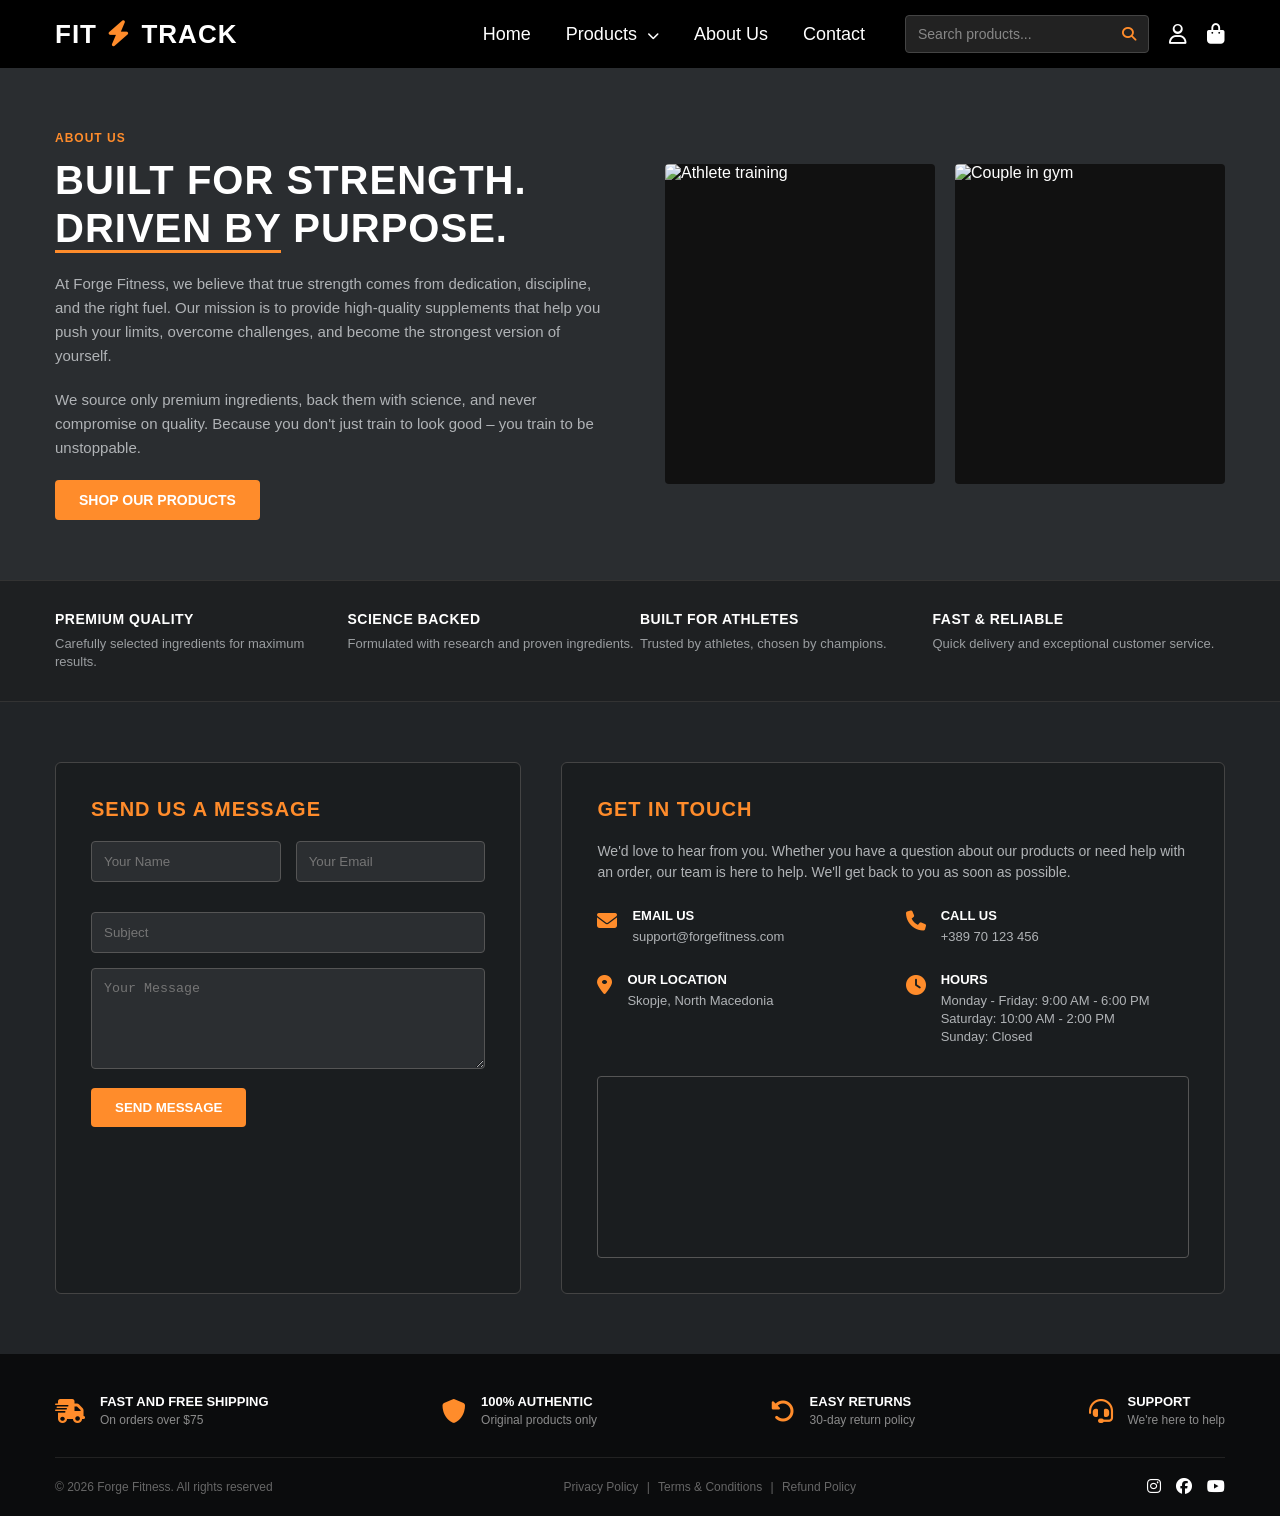
==== about.html @ c8a92084 "Add files via upload" ====
<!DOCTYPE html>
<html lang="en">
<head>
    <meta charset="UTF-8">
    <title>Fit Track - About Us</title>
    <meta name="viewport" content="width=device-width, initial-scale=1.0">
    <link rel="stylesheet" href="https://cdnjs.cloudflare.com/ajax/libs/font-awesome/6.5.1/css/all.min.css">
    <link rel="stylesheet" href="about.css">
</head>
<body>

<header id="header">
    <div class="header-container">
        <a href="index.html" class="logo">FIT <span class="logo-flash"><i class="fa-solid fa-bolt"></i></span> TRACK</a>

        <div class="header-navigation-block">
            <nav>
                <ul>
                    <li><a href="index.html">Home</a></li>
                    <li class="dropdown">
                        <a href="products.html">Products <i class="fa-solid fa-chevron-down"></i></a>
                        <ul class="dropdown-menu">
                            <li><a href="equipment.html">Equipment</a></li>
                            <li><a href="supplements.html">Supplements</a></li>
                        </ul>
                    </li>
                    <li><a href="about.html" class="active">About Us</a></li>
                    <li><a href="contact.html">Contact</a></li>
                </ul>
            </nav>

            <div class="header-right">
                <div class="search-box">
                    <input type="text" placeholder="Search products...">
                    <button type="submit"><i class="fa-solid fa-magnifying-glass"></i></button>
                </div>
                <a href="login.html" class="icon-link"><i class="fa-regular fa-user"></i></a>
                <a href="cart.html" class="icon-link"><i class="fa-solid fa-bag-shopping"></i></a>
            </div>
        </div>
    </div>
</header>

<main id="body">

    <section class="about-hero">
        <div class="about-text-side">
            <span class="sub-badge">ABOUT US</span>
            <h1>BUILT FOR STRENGTH.<br><span class="highlight">DRIVEN BY</span> PURPOSE.</h1>
            <p>At Forge Fitness, we believe that true strength comes from dedication, discipline, and the right fuel. Our mission is to provide high-quality supplements that help you push your limits, overcome challenges, and become the strongest version of yourself.</p>
            <p>We source only premium ingredients, back them with science, and never compromise on quality. Because you don't just train to look good – you train to be unstoppable.</p>
            <a href="products.html" class="cta-btn">SHOP OUR PRODUCTS</a>
        </div>
        <div class="about-image-side">
            <div class="img-box"><img src="images/about-man-workout.png" alt="Athlete training"></div>
            <div class="img-box"><img src="images/about-couple-gym.png" alt="Couple in gym"></div>
        </div>
    </section>

    <section class="values-strip">
        <div class="value-item">
            <h4>PREMIUM QUALITY</h4>
            <p>Carefully selected ingredients for maximum results.</p>
        </div>
        <div class="value-item">
            <h4>SCIENCE BACKED</h4>
            <p>Formulated with research and proven ingredients.</p>
        </div>
        <div class="value-item">
            <h4>BUILT FOR ATHLETES</h4>
            <p>Trusted by athletes, chosen by champions.</p>
        </div>
        <div class="value-item">
            <h4>FAST & RELIABLE</h4>
            <p>Quick delivery and exceptional customer service.</p>
        </div>
    </section>

    <section id="contact-section" class="contact-container">

        <div class="contact-box message-box">
            <h3>SEND US A MESSAGE</h3>
            <form action="#" method="POST">
                <div class="form-row">
                    <input type="text" placeholder="Your Name" required>
                    <input type="email" placeholder="Your Email" required>
                </div>
                <input type="text" placeholder="Subject" required>
                <textarea placeholder="Your Message" rows="5" required></textarea>
                <button type="submit" class="send-btn">SEND MESSAGE</button>
            </form>
        </div>

        <div class="contact-box info-box">
            <h3>GET IN TOUCH</h3>
            <p class="intro-p">We'd love to hear from you. Whether you have a question about our products or need help with an order, our team is here to help. We'll get back to you as soon as possible.</p>

            <div class="info-grid">
                <div class="info-block">
                    <i class="fa-solid fa-envelope"></i>
                    <div>
                        <h5>EMAIL US</h5>
                        <p>support@forgefitness.com</p>
                    </div>
                </div>
                <div class="info-block">
                    <i class="fa-solid fa-phone"></i>
                    <div>
                        <h5>CALL US</h5>
                        <p>+389 70 123 456</p>
                    </div>
                </div>
                <div class="info-block">
                    <i class="fa-solid fa-location-dot"></i>
                    <div>
                        <h5>OUR LOCATION</h5>
                        <p>Skopje, North Macedonia</p>
                    </div>
                </div>
                <div class="info-block">
                    <i class="fa-solid fa-clock"></i>
                    <div>
                        <h5>HOURS</h5>
                        <p>Monday - Friday: 9:00 AM - 6:00 PM<br>Saturday: 10:00 AM - 2:00 PM<br>Sunday: Closed</p>
                    </div>
                </div>
            </div>

            <div class="map-placeholder">
                <iframe src="https://www.google.com/maps/embed?pb=!1m18!1m12!1m3!1d94863.91185565578!2d21.353381615967073!3d41.99911902888265!2m3!1f0!2f0!3f0!3m2!1i1024!2i768!4f13.1!3m3!1m2!1s0x135415a58c63cb09%3A0x2f6cf9bc23fe71!2sSkopje!5e0!3m2!1sen!2smk!4v1710000000000!5m2!1sen!2smk" width="100%" height="100%" style="border:0;" allowfullscreen="" loading="lazy"></iframe>
            </div>
        </div>

    </section>
</main>

<footer>
    <div class="footer-top">
        <div class="footer-item">
            <i class="fa-solid fa-truck-fast"></i>
            <div>
                <h4>FAST AND FREE SHIPPING</h4>
                <p>On orders over $75</p>
            </div>
        </div>
        <div class="footer-item">
            <i class="fa-solid fa-shield"></i>
            <div>
                <h4>100% AUTHENTIC</h4>
                <p>Original products only</p>
            </div>
        </div>
        <div class="footer-item">
            <i class="fa-solid fa-rotate-left"></i>
            <div>
                <h4>EASY RETURNS</h4>
                <p>30-day return policy</p>
            </div>
        </div>
        <div class="footer-item">
            <i class="fa-solid fa-headset"></i>
            <div>
                <h4>SUPPORT</h4>
                <p>We're here to help</p>
            </div>
        </div>
    </div>

    <hr class="footer-divider">

    <div class="footer-bottom">
        <div class="copyright">
            &copy; 2026 Forge Fitness. All rights reserved
        </div>
        <div class="footer-links">
            <a href="#">Privacy Policy</a> |
            <a href="#">Terms & Conditions</a> |
            <a href="#">Refund Policy</a>
        </div>
        <div class="footer-socials">
            <a href="#"><i class="fa-brands fa-instagram"></i></a>
            <a href="#"><i class="fa-brands fa-facebook"></i></a>
            <a href="#"><i class="fa-brands fa-youtube"></i></a>
        </div>
    </div>
</footer>

</body>
</html>
---- about.css ----
body {
    margin: 0;
    padding: 0;
    min-height: 100vh;
    background-color: #212427;
    color: #ffffff;
    font-family: Arial, Helvetica, sans-serif;
    display: flex;
    flex-direction: column;
}

#body {
    flex: 1;
}

.header-container {
    display: flex;
    justify-content: space-between;
    align-items: center;
    padding: 15px 55px;
    background-color: #000000;
}

#header .logo {
    font-family: 'Impact', 'Arial Black', sans-serif;
    font-weight: 900;
    text-transform: uppercase;
    font-size: 26px;
    letter-spacing: 1px;
    text-decoration: none;
    color: white;
}

.logo-flash {
    color: #ff8c2b;
    margin: 0 2px;
}

.header-navigation-block {
    display: flex;
    align-items: center;
    gap: 40px;
}

#header nav > ul {
    display: flex;
    align-items: center;
    gap: 35px;
    font-size: 18px;
    font-family: Arial, Helvetica, sans-serif;
    margin: 0;
    padding: 0;
}

#header li {
    list-style: none;
}

#header li.dropdown {
    position: relative;
}

#header li.dropdown i {
    font-size: 12px;
    margin-left: 5px;
}

#header .dropdown-menu {
    display: none;
    position: absolute;
    top: 100%;
    left: 0;
    background-color: #111111;
    min-width: 160px;
    box-shadow: 0px 8px 16px rgba(0,0,0,0.5);
    padding: 10px 0;
    margin: 0;
    z-index: 1000;
}

#header .dropdown-menu li {
    width: 100%;
}

#header .dropdown-menu a {
    display: block;
    padding: 10px 20px;
    font-size: 16px;
    white-space: nowrap;
}

#header li.dropdown:hover .dropdown-menu {
    display: block;
}

#header a {
    text-decoration: none;
}

#header a:link, #header a:visited {
    color: white;
}

#header a:hover, #header a:active {
    color: #ff8c2b;
}

#header .dropdown-menu a:hover {
    background-color: #222222;
    color: #ff8c2b;
}

.header-right {
    display: flex;
    align-items: center;
    gap: 20px;
}

.search-box {
    display: flex;
    align-items: center;
    background-color: #222222;
    border: 1px solid #444444;
    border-radius: 4px;
    overflow: hidden;
    height: 36px;
}

.search-box input {
    background: none;
    border: none;
    padding: 0 12px;
    color: white;
    font-size: 14px;
    outline: none;
    width: 180px;
    font-family: Arial, sans-serif;
}

.search-box input::placeholder {
    color: #888888;
}

.search-box button {
    background: none;
    border: none;
    color: #ff8c2b;
    padding: 0 12px;
    cursor: pointer;
    font-size: 14px;
    transition: color 0.2s ease;
}

.search-box button:hover {
    color: orangered;
}

.header-right .icon-link {
    color: white;
    font-size: 20px;
    display: flex;
    align-items: center;
    transition: color 0.2s ease;
}

.header-right .icon-link:hover {
    color: #ff8c2b;
}
.about-hero {
    display: flex;
    padding: 60px 55px;
    gap: 50px;
    align-items: center;
    background-color: #2a2d30;
}

.about-text-side {
    flex: 1;
}

.sub-badge {
    color: #ff8c2b;
    font-size: 12px;
    font-weight: bold;
    letter-spacing: 1px;
}

.about-text-side h1 {
    font-family: 'Impact', sans-serif;
    font-size: 40px;
    letter-spacing: 1px;
    line-height: 1.2;
    margin: 10px 0 20px;
}

.about-text-side .highlight {
    border-bottom: 3px solid #ff8c2b;
}

.about-text-side p {
    color: #b0b3b6;
    line-height: 1.6;
    font-size: 15px;
    margin-bottom: 20px;
}

.cta-btn {
    display: inline-block;
    background-color: #ff8c2b;
    color: white;
    text-decoration: none;
    padding: 12px 24px;
    font-weight: bold;
    font-size: 14px;
    border-radius: 4px;
    transition: background 0.2s;
}

.cta-btn:hover { background-color: #e0761b; }

.about-image-side {
    flex: 1;
    display: flex;
    gap: 20px;
}

.about-image-side .img-box {
    flex: 1;
    height: 320px;
    background-color: #111;
    overflow: hidden;
    border-radius: 4px;
}

.about-image-side img {
    width: 100%;
    height: 100%;
    object-fit: cover;
    filter: grayscale(30%);
}

.values-strip {
    display: grid;
    grid-template-columns: repeat(auto-fit, minmax(220px, 1fr));
    background-color: #1e2022;
    padding: 30px 55px;
    border-top: 1px solid #333;
    border-bottom: 1px solid #333;
}

.value-item h4 {
    font-size: 14px;
    margin: 0 0 8px 0;
    letter-spacing: 0.5px;
}

.value-item p {
    color: #9a9da0;
    font-size: 13px;
    margin: 0;
    line-height: 1.4;
}

.contact-container {
    display: flex;
    padding: 60px 55px;
    gap: 40px;
    align-items: stretch;
}

.contact-box {
    background-color: rgba(0, 0, 0, 0.2);
    border: 1px solid #444;
    padding: 35px;
    border-radius: 6px;
}

.message-box {
    flex: 4;
}

.info-box {
    flex: 6;
}

.contact-box h3 {
    font-family: 'Impact', sans-serif;
    font-size: 20px;
    letter-spacing: 1px;
    margin-top: 0;
    margin-bottom: 20px;
    color: #ff8c2b;
}

.form-row {
    display: flex;
    gap: 15px;
    margin-bottom: 15px;
}

.message-box input, .message-box textarea {
    width: 100%;
    box-sizing: border-box;
    background-color: #2b2e31;
    border: 1px solid #555;
    padding: 12px;
    color: white;
    border-radius: 4px;
    margin-bottom: 15px;
    outline: none;
}

.message-box input:focus, .message-box textarea:focus {
    border-color: #ff8c2b;
}

.send-btn {
    background-color: #ff8c2b;
    color: white;
    border: none;
    padding: 12px 24px;
    font-weight: bold;
    border-radius: 4px;
    cursor: pointer;
}

.intro-p {
    color: #b0b3b6;
    font-size: 14px;
    line-height: 1.5;
    margin-bottom: 25px;
}

.info-grid {
    display: grid;
    grid-template-columns: 1fr 1fr;
    gap: 25px;
    margin-bottom: 30px;
}

.info-block {
    display: flex;
    gap: 15px;
    align-items: flex-start;
}

.info-block i {
    color: #ff8c2b;
    font-size: 20px;
    margin-top: 3px;
}

.info-block h5 {
    margin: 0 0 5px 0;
    font-size: 13px;
    color: #fff;
}

.info-block p {
    margin: 0;
    font-size: 13px;
    color: #b0b3b6;
    line-height: 1.4;
}

.map-placeholder {
    height: 180px;
    border: 1px solid #555;
    border-radius: 4px;
    overflow: hidden;
}

footer {
    background-color: #0b0c0d;
    padding: 40px 55px 20px;
    margin-top: auto;
}

.footer-top {
    display: flex;
    justify-content: space-between;
    flex-wrap: wrap;
    gap: 20px;
}

.footer-item { display: flex; align-items: center; gap: 15px; }
.footer-item i { color: #ff8c2b; font-size: 24px; }
.footer-item h4 { font-size: 13px; margin: 0 0 4px; }
.footer-item p { color: #8c8c8c; font-size: 12px; margin: 0; }

.footer-divider {
    border: 0;
    border-top: 1px solid #222;
    margin: 30px 0 20px;
}

.footer-bottom {
    display: flex;
    justify-content: space-between;
    align-items: center;
    font-size: 12px;
    color: #666;
}

.footer-links a {
    color: #666;
    text-decoration: none;
    margin: 0 5px;
}

.footer-links a:hover { color: #ff8c2b; }

.footer-socials {
    display: flex;
    gap: 15px;
}

.footer-socials a {
    color: white;
    font-size: 16px;
    transition: color 0.2s;
}

.footer-socials a:hover { color: #ff8c2b; }
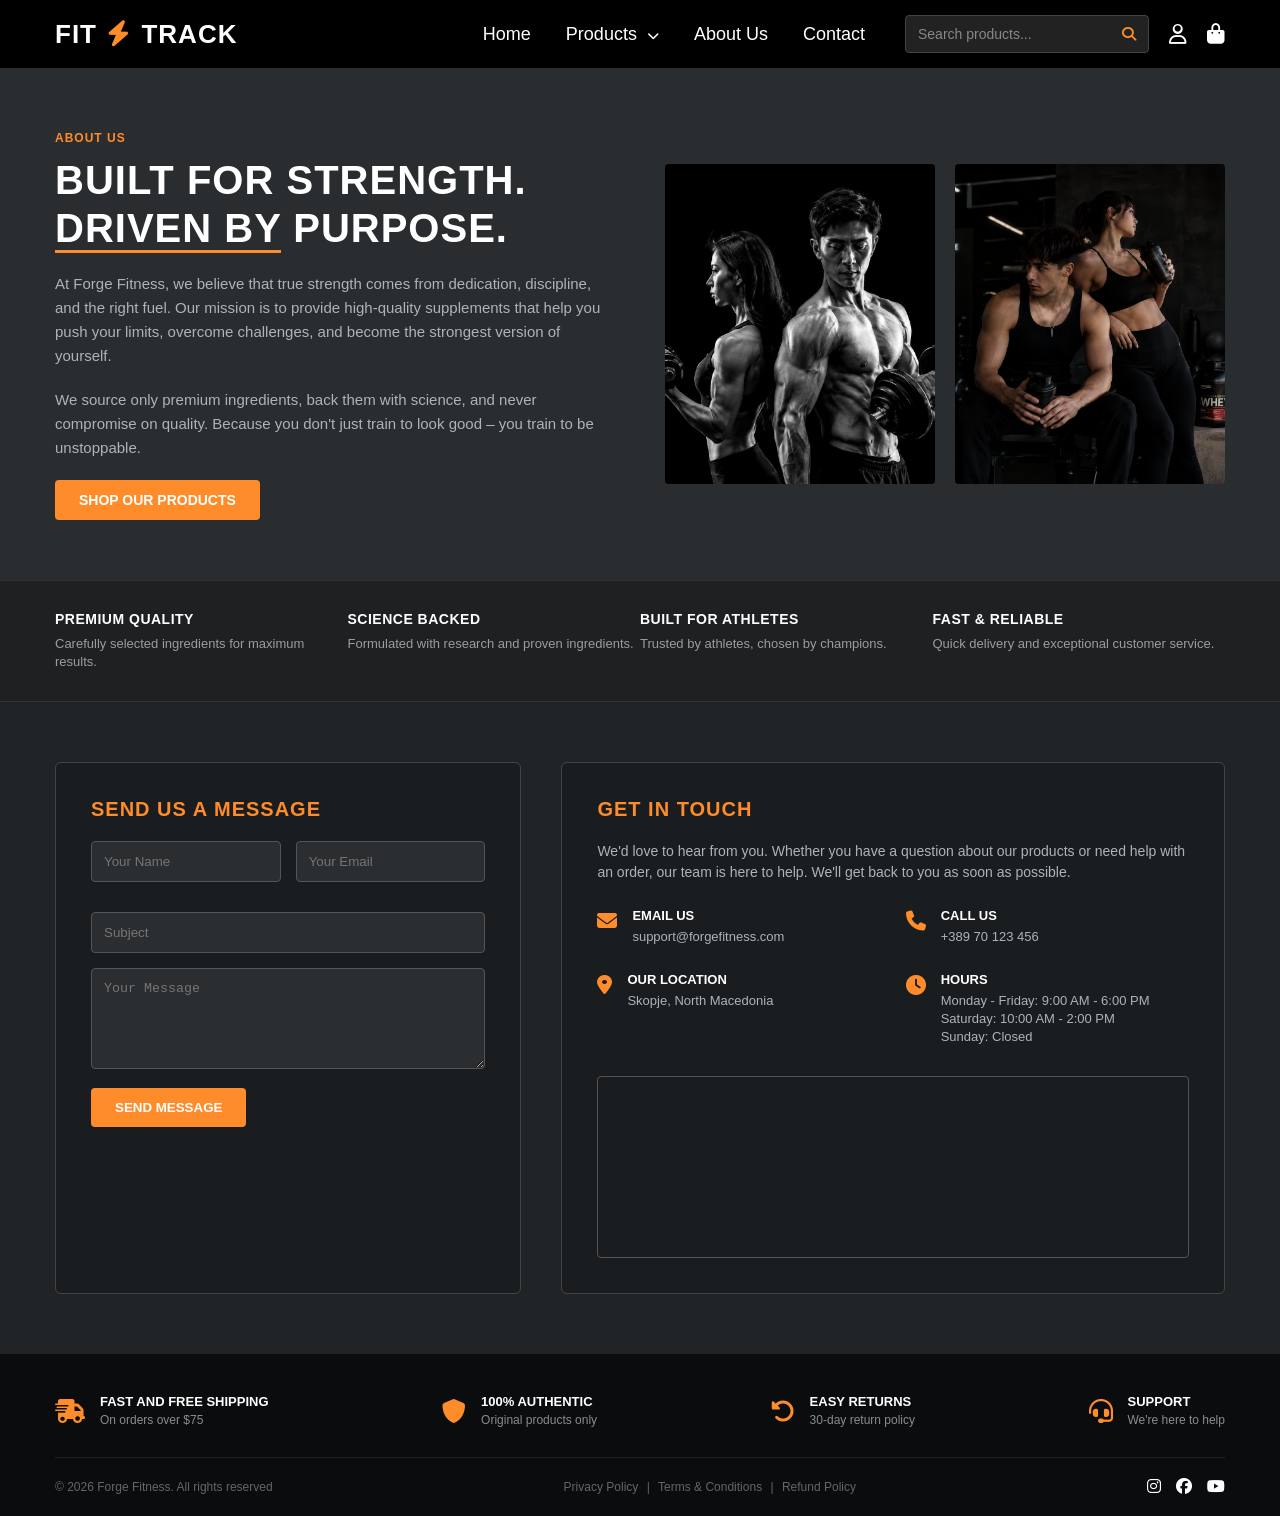
==== commit 40be92e2: "Initial" ====
--- a/about.html
+++ b/about.html
@@ -1,189 +1,189 @@
-<!DOCTYPE html>
-<html lang="en">
-<head>
-    <meta charset="UTF-8">
-    <title>Fit Track - About Us</title>
-    <meta name="viewport" content="width=device-width, initial-scale=1.0">
-    <link rel="stylesheet" href="https://cdnjs.cloudflare.com/ajax/libs/font-awesome/6.5.1/css/all.min.css">
-    <link rel="stylesheet" href="about.css">
-</head>
-<body>
-
-<header id="header">
-    <div class="header-container">
-        <a href="index.html" class="logo">FIT <span class="logo-flash"><i class="fa-solid fa-bolt"></i></span> TRACK</a>
-
-        <div class="header-navigation-block">
-            <nav>
-                <ul>
-                    <li><a href="index.html">Home</a></li>
-                    <li class="dropdown">
-                        <a href="products.html">Products <i class="fa-solid fa-chevron-down"></i></a>
-                        <ul class="dropdown-menu">
-                            <li><a href="equipment.html">Equipment</a></li>
-                            <li><a href="supplements.html">Supplements</a></li>
-                        </ul>
-                    </li>
-                    <li><a href="about.html" class="active">About Us</a></li>
-                    <li><a href="contact.html">Contact</a></li>
-                </ul>
-            </nav>
-
-            <div class="header-right">
-                <div class="search-box">
-                    <input type="text" placeholder="Search products...">
-                    <button type="submit"><i class="fa-solid fa-magnifying-glass"></i></button>
-                </div>
-                <a href="login.html" class="icon-link"><i class="fa-regular fa-user"></i></a>
-                <a href="cart.html" class="icon-link"><i class="fa-solid fa-bag-shopping"></i></a>
-            </div>
-        </div>
-    </div>
-</header>
-
-<main id="body">
-
-    <section class="about-hero">
-        <div class="about-text-side">
-            <span class="sub-badge">ABOUT US</span>
-            <h1>BUILT FOR STRENGTH.<br><span class="highlight">DRIVEN BY</span> PURPOSE.</h1>
-            <p>At Forge Fitness, we believe that true strength comes from dedication, discipline, and the right fuel. Our mission is to provide high-quality supplements that help you push your limits, overcome challenges, and become the strongest version of yourself.</p>
-            <p>We source only premium ingredients, back them with science, and never compromise on quality. Because you don't just train to look good – you train to be unstoppable.</p>
-            <a href="products.html" class="cta-btn">SHOP OUR PRODUCTS</a>
-        </div>
-        <div class="about-image-side">
-            <div class="img-box"><img src="images/about-man-workout.png" alt="Athlete training"></div>
-            <div class="img-box"><img src="images/about-couple-gym.png" alt="Couple in gym"></div>
-        </div>
-    </section>
-
-    <section class="values-strip">
-        <div class="value-item">
-            <h4>PREMIUM QUALITY</h4>
-            <p>Carefully selected ingredients for maximum results.</p>
-        </div>
-        <div class="value-item">
-            <h4>SCIENCE BACKED</h4>
-            <p>Formulated with research and proven ingredients.</p>
-        </div>
-        <div class="value-item">
-            <h4>BUILT FOR ATHLETES</h4>
-            <p>Trusted by athletes, chosen by champions.</p>
-        </div>
-        <div class="value-item">
-            <h4>FAST & RELIABLE</h4>
-            <p>Quick delivery and exceptional customer service.</p>
-        </div>
-    </section>
-
-    <section id="contact-section" class="contact-container">
-
-        <div class="contact-box message-box">
-            <h3>SEND US A MESSAGE</h3>
-            <form action="#" method="POST">
-                <div class="form-row">
-                    <input type="text" placeholder="Your Name" required>
-                    <input type="email" placeholder="Your Email" required>
-                </div>
-                <input type="text" placeholder="Subject" required>
-                <textarea placeholder="Your Message" rows="5" required></textarea>
-                <button type="submit" class="send-btn">SEND MESSAGE</button>
-            </form>
-        </div>
-
-        <div class="contact-box info-box">
-            <h3>GET IN TOUCH</h3>
-            <p class="intro-p">We'd love to hear from you. Whether you have a question about our products or need help with an order, our team is here to help. We'll get back to you as soon as possible.</p>
-
-            <div class="info-grid">
-                <div class="info-block">
-                    <i class="fa-solid fa-envelope"></i>
-                    <div>
-                        <h5>EMAIL US</h5>
-                        <p>support@forgefitness.com</p>
-                    </div>
-                </div>
-                <div class="info-block">
-                    <i class="fa-solid fa-phone"></i>
-                    <div>
-                        <h5>CALL US</h5>
-                        <p>+389 70 123 456</p>
-                    </div>
-                </div>
-                <div class="info-block">
-                    <i class="fa-solid fa-location-dot"></i>
-                    <div>
-                        <h5>OUR LOCATION</h5>
-                        <p>Skopje, North Macedonia</p>
-                    </div>
-                </div>
-                <div class="info-block">
-                    <i class="fa-solid fa-clock"></i>
-                    <div>
-                        <h5>HOURS</h5>
-                        <p>Monday - Friday: 9:00 AM - 6:00 PM<br>Saturday: 10:00 AM - 2:00 PM<br>Sunday: Closed</p>
-                    </div>
-                </div>
-            </div>
-
-            <div class="map-placeholder">
-                <iframe src="https://www.google.com/maps/embed?pb=!1m18!1m12!1m3!1d94863.91185565578!2d21.353381615967073!3d41.99911902888265!2m3!1f0!2f0!3f0!3m2!1i1024!2i768!4f13.1!3m3!1m2!1s0x135415a58c63cb09%3A0x2f6cf9bc23fe71!2sSkopje!5e0!3m2!1sen!2smk!4v1710000000000!5m2!1sen!2smk" width="100%" height="100%" style="border:0;" allowfullscreen="" loading="lazy"></iframe>
-            </div>
-        </div>
-
-    </section>
-</main>
-
-<footer>
-    <div class="footer-top">
-        <div class="footer-item">
-            <i class="fa-solid fa-truck-fast"></i>
-            <div>
-                <h4>FAST AND FREE SHIPPING</h4>
-                <p>On orders over $75</p>
-            </div>
-        </div>
-        <div class="footer-item">
-            <i class="fa-solid fa-shield"></i>
-            <div>
-                <h4>100% AUTHENTIC</h4>
-                <p>Original products only</p>
-            </div>
-        </div>
-        <div class="footer-item">
-            <i class="fa-solid fa-rotate-left"></i>
-            <div>
-                <h4>EASY RETURNS</h4>
-                <p>30-day return policy</p>
-            </div>
-        </div>
-        <div class="footer-item">
-            <i class="fa-solid fa-headset"></i>
-            <div>
-                <h4>SUPPORT</h4>
-                <p>We're here to help</p>
-            </div>
-        </div>
-    </div>
-
-    <hr class="footer-divider">
-
-    <div class="footer-bottom">
-        <div class="copyright">
-            &copy; 2026 Forge Fitness. All rights reserved
-        </div>
-        <div class="footer-links">
-            <a href="#">Privacy Policy</a> |
-            <a href="#">Terms & Conditions</a> |
-            <a href="#">Refund Policy</a>
-        </div>
-        <div class="footer-socials">
-            <a href="#"><i class="fa-brands fa-instagram"></i></a>
-            <a href="#"><i class="fa-brands fa-facebook"></i></a>
-            <a href="#"><i class="fa-brands fa-youtube"></i></a>
-        </div>
-    </div>
-</footer>
-
-</body>
+<!DOCTYPE html>
+<html lang="en">
+<head>
+    <meta charset="UTF-8">
+    <title>Fit Track - About Us</title>
+    <meta name="viewport" content="width=device-width, initial-scale=1.0">
+    <link rel="stylesheet" href="https://cdnjs.cloudflare.com/ajax/libs/font-awesome/6.5.1/css/all.min.css">
+    <link rel="stylesheet" href="about.css">
+</head>
+<body>
+
+<header id="header">
+    <div class="header-container">
+        <a href="index.html" class="logo">FIT <span class="logo-flash"><i class="fa-solid fa-bolt"></i></span> TRACK</a>
+
+        <div class="header-navigation-block">
+            <nav>
+                <ul>
+                    <li><a href="index.html">Home</a></li>
+                    <li class="dropdown">
+                        <a href="products.html">Products <i class="fa-solid fa-chevron-down"></i></a>
+                        <ul class="dropdown-menu">
+                            <li><a href="equipment.html">Equipment</a></li>
+                            <li><a href="supplements.html">Supplements</a></li>
+                        </ul>
+                    </li>
+                    <li><a href="about.html" class="active">About Us</a></li>
+                    <li><a href="contact.html">Contact</a></li>
+                </ul>
+            </nav>
+
+            <div class="header-right">
+                <div class="search-box">
+                    <input type="text" placeholder="Search products...">
+                    <button type="submit"><i class="fa-solid fa-magnifying-glass"></i></button>
+                </div>
+                <a href="login.html" class="icon-link"><i class="fa-regular fa-user"></i></a>
+                <a href="cart.html" class="icon-link"><i class="fa-solid fa-bag-shopping"></i></a>
+            </div>
+        </div>
+    </div>
+</header>
+
+<main id="body">
+
+    <section class="about-hero">
+        <div class="about-text-side">
+            <span class="sub-badge">ABOUT US</span>
+            <h1>BUILT FOR STRENGTH.<br><span class="highlight">DRIVEN BY</span> PURPOSE.</h1>
+            <p>At Forge Fitness, we believe that true strength comes from dedication, discipline, and the right fuel. Our mission is to provide high-quality supplements that help you push your limits, overcome challenges, and become the strongest version of yourself.</p>
+            <p>We source only premium ingredients, back them with science, and never compromise on quality. Because you don't just train to look good – you train to be unstoppable.</p>
+            <a href="products.html" class="cta-btn">SHOP OUR PRODUCTS</a>
+        </div>
+        <div class="about-image-side">
+            <div class="img-box"><img src="images/about-man-workout.png" alt="Athlete training"></div>
+            <div class="img-box"><img src="images/about-couple-gym.png" alt="Couple in gym"></div>
+        </div>
+    </section>
+
+    <section class="values-strip">
+        <div class="value-item">
+            <h4>PREMIUM QUALITY</h4>
+            <p>Carefully selected ingredients for maximum results.</p>
+        </div>
+        <div class="value-item">
+            <h4>SCIENCE BACKED</h4>
+            <p>Formulated with research and proven ingredients.</p>
+        </div>
+        <div class="value-item">
+            <h4>BUILT FOR ATHLETES</h4>
+            <p>Trusted by athletes, chosen by champions.</p>
+        </div>
+        <div class="value-item">
+            <h4>FAST & RELIABLE</h4>
+            <p>Quick delivery and exceptional customer service.</p>
+        </div>
+    </section>
+
+    <section id="contact-section" class="contact-container">
+
+        <div class="contact-box message-box">
+            <h3>SEND US A MESSAGE</h3>
+            <form action="#" method="POST">
+                <div class="form-row">
+                    <input type="text" placeholder="Your Name" required>
+                    <input type="email" placeholder="Your Email" required>
+                </div>
+                <input type="text" placeholder="Subject" required>
+                <textarea placeholder="Your Message" rows="5" required></textarea>
+                <button type="submit" class="send-btn">SEND MESSAGE</button>
+            </form>
+        </div>
+
+        <div class="contact-box info-box">
+            <h3>GET IN TOUCH</h3>
+            <p class="intro-p">We'd love to hear from you. Whether you have a question about our products or need help with an order, our team is here to help. We'll get back to you as soon as possible.</p>
+
+            <div class="info-grid">
+                <div class="info-block">
+                    <i class="fa-solid fa-envelope"></i>
+                    <div>
+                        <h5>EMAIL US</h5>
+                        <p>support@forgefitness.com</p>
+                    </div>
+                </div>
+                <div class="info-block">
+                    <i class="fa-solid fa-phone"></i>
+                    <div>
+                        <h5>CALL US</h5>
+                        <p>+389 70 123 456</p>
+                    </div>
+                </div>
+                <div class="info-block">
+                    <i class="fa-solid fa-location-dot"></i>
+                    <div>
+                        <h5>OUR LOCATION</h5>
+                        <p>Skopje, North Macedonia</p>
+                    </div>
+                </div>
+                <div class="info-block">
+                    <i class="fa-solid fa-clock"></i>
+                    <div>
+                        <h5>HOURS</h5>
+                        <p>Monday - Friday: 9:00 AM - 6:00 PM<br>Saturday: 10:00 AM - 2:00 PM<br>Sunday: Closed</p>
+                    </div>
+                </div>
+            </div>
+
+            <div class="map-placeholder">
+                <iframe src="https://www.google.com/maps/embed?pb=!1m18!1m12!1m3!1d94863.91185565578!2d21.353381615967073!3d41.99911902888265!2m3!1f0!2f0!3f0!3m2!1i1024!2i768!4f13.1!3m3!1m2!1s0x135415a58c63cb09%3A0x2f6cf9bc23fe71!2sSkopje!5e0!3m2!1sen!2smk!4v1710000000000!5m2!1sen!2smk" width="100%" height="100%" style="border:0;" allowfullscreen="" loading="lazy"></iframe>
+            </div>
+        </div>
+
+    </section>
+</main>
+
+<footer>
+    <div class="footer-top">
+        <div class="footer-item">
+            <i class="fa-solid fa-truck-fast"></i>
+            <div>
+                <h4>FAST AND FREE SHIPPING</h4>
+                <p>On orders over $75</p>
+            </div>
+        </div>
+        <div class="footer-item">
+            <i class="fa-solid fa-shield"></i>
+            <div>
+                <h4>100% AUTHENTIC</h4>
+                <p>Original products only</p>
+            </div>
+        </div>
+        <div class="footer-item">
+            <i class="fa-solid fa-rotate-left"></i>
+            <div>
+                <h4>EASY RETURNS</h4>
+                <p>30-day return policy</p>
+            </div>
+        </div>
+        <div class="footer-item">
+            <i class="fa-solid fa-headset"></i>
+            <div>
+                <h4>SUPPORT</h4>
+                <p>We're here to help</p>
+            </div>
+        </div>
+    </div>
+
+    <hr class="footer-divider">
+
+    <div class="footer-bottom">
+        <div class="copyright">
+            &copy; 2026 Forge Fitness. All rights reserved
+        </div>
+        <div class="footer-links">
+            <a href="#">Privacy Policy</a> |
+            <a href="#">Terms & Conditions</a> |
+            <a href="#">Refund Policy</a>
+        </div>
+        <div class="footer-socials">
+            <a href="#"><i class="fa-brands fa-instagram"></i></a>
+            <a href="#"><i class="fa-brands fa-facebook"></i></a>
+            <a href="#"><i class="fa-brands fa-youtube"></i></a>
+        </div>
+    </div>
+</footer>
+
+</body>
 </html>
--- a/about.css
+++ b/about.css
@@ -1,424 +1,424 @@
-body {
-    margin: 0;
-    padding: 0;
-    min-height: 100vh;
-    background-color: #212427;
-    color: #ffffff;
-    font-family: Arial, Helvetica, sans-serif;
-    display: flex;
-    flex-direction: column;
-}
-
-#body {
-    flex: 1;
-}
-
-.header-container {
-    display: flex;
-    justify-content: space-between;
-    align-items: center;
-    padding: 15px 55px;
-    background-color: #000000;
-}
-
-#header .logo {
-    font-family: 'Impact', 'Arial Black', sans-serif;
-    font-weight: 900;
-    text-transform: uppercase;
-    font-size: 26px;
-    letter-spacing: 1px;
-    text-decoration: none;
-    color: white;
-}
-
-.logo-flash {
-    color: #ff8c2b;
-    margin: 0 2px;
-}
-
-.header-navigation-block {
-    display: flex;
-    align-items: center;
-    gap: 40px;
-}
-
-#header nav > ul {
-    display: flex;
-    align-items: center;
-    gap: 35px;
-    font-size: 18px;
-    font-family: Arial, Helvetica, sans-serif;
-    margin: 0;
-    padding: 0;
-}
-
-#header li {
-    list-style: none;
-}
-
-#header li.dropdown {
-    position: relative;
-}
-
-#header li.dropdown i {
-    font-size: 12px;
-    margin-left: 5px;
-}
-
-#header .dropdown-menu {
-    display: none;
-    position: absolute;
-    top: 100%;
-    left: 0;
-    background-color: #111111;
-    min-width: 160px;
-    box-shadow: 0px 8px 16px rgba(0,0,0,0.5);
-    padding: 10px 0;
-    margin: 0;
-    z-index: 1000;
-}
-
-#header .dropdown-menu li {
-    width: 100%;
-}
-
-#header .dropdown-menu a {
-    display: block;
-    padding: 10px 20px;
-    font-size: 16px;
-    white-space: nowrap;
-}
-
-#header li.dropdown:hover .dropdown-menu {
-    display: block;
-}
-
-#header a {
-    text-decoration: none;
-}
-
-#header a:link, #header a:visited {
-    color: white;
-}
-
-#header a:hover, #header a:active {
-    color: #ff8c2b;
-}
-
-#header .dropdown-menu a:hover {
-    background-color: #222222;
-    color: #ff8c2b;
-}
-
-.header-right {
-    display: flex;
-    align-items: center;
-    gap: 20px;
-}
-
-.search-box {
-    display: flex;
-    align-items: center;
-    background-color: #222222;
-    border: 1px solid #444444;
-    border-radius: 4px;
-    overflow: hidden;
-    height: 36px;
-}
-
-.search-box input {
-    background: none;
-    border: none;
-    padding: 0 12px;
-    color: white;
-    font-size: 14px;
-    outline: none;
-    width: 180px;
-    font-family: Arial, sans-serif;
-}
-
-.search-box input::placeholder {
-    color: #888888;
-}
-
-.search-box button {
-    background: none;
-    border: none;
-    color: #ff8c2b;
-    padding: 0 12px;
-    cursor: pointer;
-    font-size: 14px;
-    transition: color 0.2s ease;
-}
-
-.search-box button:hover {
-    color: orangered;
-}
-
-.header-right .icon-link {
-    color: white;
-    font-size: 20px;
-    display: flex;
-    align-items: center;
-    transition: color 0.2s ease;
-}
-
-.header-right .icon-link:hover {
-    color: #ff8c2b;
-}
-.about-hero {
-    display: flex;
-    padding: 60px 55px;
-    gap: 50px;
-    align-items: center;
-    background-color: #2a2d30;
-}
-
-.about-text-side {
-    flex: 1;
-}
-
-.sub-badge {
-    color: #ff8c2b;
-    font-size: 12px;
-    font-weight: bold;
-    letter-spacing: 1px;
-}
-
-.about-text-side h1 {
-    font-family: 'Impact', sans-serif;
-    font-size: 40px;
-    letter-spacing: 1px;
-    line-height: 1.2;
-    margin: 10px 0 20px;
-}
-
-.about-text-side .highlight {
-    border-bottom: 3px solid #ff8c2b;
-}
-
-.about-text-side p {
-    color: #b0b3b6;
-    line-height: 1.6;
-    font-size: 15px;
-    margin-bottom: 20px;
-}
-
-.cta-btn {
-    display: inline-block;
-    background-color: #ff8c2b;
-    color: white;
-    text-decoration: none;
-    padding: 12px 24px;
-    font-weight: bold;
-    font-size: 14px;
-    border-radius: 4px;
-    transition: background 0.2s;
-}
-
-.cta-btn:hover { background-color: #e0761b; }
-
-.about-image-side {
-    flex: 1;
-    display: flex;
-    gap: 20px;
-}
-
-.about-image-side .img-box {
-    flex: 1;
-    height: 320px;
-    background-color: #111;
-    overflow: hidden;
-    border-radius: 4px;
-}
-
-.about-image-side img {
-    width: 100%;
-    height: 100%;
-    object-fit: cover;
-    filter: grayscale(30%);
-}
-
-.values-strip {
-    display: grid;
-    grid-template-columns: repeat(auto-fit, minmax(220px, 1fr));
-    background-color: #1e2022;
-    padding: 30px 55px;
-    border-top: 1px solid #333;
-    border-bottom: 1px solid #333;
-}
-
-.value-item h4 {
-    font-size: 14px;
-    margin: 0 0 8px 0;
-    letter-spacing: 0.5px;
-}
-
-.value-item p {
-    color: #9a9da0;
-    font-size: 13px;
-    margin: 0;
-    line-height: 1.4;
-}
-
-.contact-container {
-    display: flex;
-    padding: 60px 55px;
-    gap: 40px;
-    align-items: stretch;
-}
-
-.contact-box {
-    background-color: rgba(0, 0, 0, 0.2);
-    border: 1px solid #444;
-    padding: 35px;
-    border-radius: 6px;
-}
-
-.message-box {
-    flex: 4;
-}
-
-.info-box {
-    flex: 6;
-}
-
-.contact-box h3 {
-    font-family: 'Impact', sans-serif;
-    font-size: 20px;
-    letter-spacing: 1px;
-    margin-top: 0;
-    margin-bottom: 20px;
-    color: #ff8c2b;
-}
-
-.form-row {
-    display: flex;
-    gap: 15px;
-    margin-bottom: 15px;
-}
-
-.message-box input, .message-box textarea {
-    width: 100%;
-    box-sizing: border-box;
-    background-color: #2b2e31;
-    border: 1px solid #555;
-    padding: 12px;
-    color: white;
-    border-radius: 4px;
-    margin-bottom: 15px;
-    outline: none;
-}
-
-.message-box input:focus, .message-box textarea:focus {
-    border-color: #ff8c2b;
-}
-
-.send-btn {
-    background-color: #ff8c2b;
-    color: white;
-    border: none;
-    padding: 12px 24px;
-    font-weight: bold;
-    border-radius: 4px;
-    cursor: pointer;
-}
-
-.intro-p {
-    color: #b0b3b6;
-    font-size: 14px;
-    line-height: 1.5;
-    margin-bottom: 25px;
-}
-
-.info-grid {
-    display: grid;
-    grid-template-columns: 1fr 1fr;
-    gap: 25px;
-    margin-bottom: 30px;
-}
-
-.info-block {
-    display: flex;
-    gap: 15px;
-    align-items: flex-start;
-}
-
-.info-block i {
-    color: #ff8c2b;
-    font-size: 20px;
-    margin-top: 3px;
-}
-
-.info-block h5 {
-    margin: 0 0 5px 0;
-    font-size: 13px;
-    color: #fff;
-}
-
-.info-block p {
-    margin: 0;
-    font-size: 13px;
-    color: #b0b3b6;
-    line-height: 1.4;
-}
-
-.map-placeholder {
-    height: 180px;
-    border: 1px solid #555;
-    border-radius: 4px;
-    overflow: hidden;
-}
-
-footer {
-    background-color: #0b0c0d;
-    padding: 40px 55px 20px;
-    margin-top: auto;
-}
-
-.footer-top {
-    display: flex;
-    justify-content: space-between;
-    flex-wrap: wrap;
-    gap: 20px;
-}
-
-.footer-item { display: flex; align-items: center; gap: 15px; }
-.footer-item i { color: #ff8c2b; font-size: 24px; }
-.footer-item h4 { font-size: 13px; margin: 0 0 4px; }
-.footer-item p { color: #8c8c8c; font-size: 12px; margin: 0; }
-
-.footer-divider {
-    border: 0;
-    border-top: 1px solid #222;
-    margin: 30px 0 20px;
-}
-
-.footer-bottom {
-    display: flex;
-    justify-content: space-between;
-    align-items: center;
-    font-size: 12px;
-    color: #666;
-}
-
-.footer-links a {
-    color: #666;
-    text-decoration: none;
-    margin: 0 5px;
-}
-
-.footer-links a:hover { color: #ff8c2b; }
-
-.footer-socials {
-    display: flex;
-    gap: 15px;
-}
-
-.footer-socials a {
-    color: white;
-    font-size: 16px;
-    transition: color 0.2s;
-}
-
+body {
+    margin: 0;
+    padding: 0;
+    min-height: 100vh;
+    background-color: #212427;
+    color: #ffffff;
+    font-family: Arial, Helvetica, sans-serif;
+    display: flex;
+    flex-direction: column;
+}
+
+#body {
+    flex: 1;
+}
+
+.header-container {
+    display: flex;
+    justify-content: space-between;
+    align-items: center;
+    padding: 15px 55px;
+    background-color: #000000;
+}
+
+#header .logo {
+    font-family: 'Impact', 'Arial Black', sans-serif;
+    font-weight: 900;
+    text-transform: uppercase;
+    font-size: 26px;
+    letter-spacing: 1px;
+    text-decoration: none;
+    color: white;
+}
+
+.logo-flash {
+    color: #ff8c2b;
+    margin: 0 2px;
+}
+
+.header-navigation-block {
+    display: flex;
+    align-items: center;
+    gap: 40px;
+}
+
+#header nav > ul {
+    display: flex;
+    align-items: center;
+    gap: 35px;
+    font-size: 18px;
+    font-family: Arial, Helvetica, sans-serif;
+    margin: 0;
+    padding: 0;
+}
+
+#header li {
+    list-style: none;
+}
+
+#header li.dropdown {
+    position: relative;
+}
+
+#header li.dropdown i {
+    font-size: 12px;
+    margin-left: 5px;
+}
+
+#header .dropdown-menu {
+    display: none;
+    position: absolute;
+    top: 100%;
+    left: 0;
+    background-color: #111111;
+    min-width: 160px;
+    box-shadow: 0px 8px 16px rgba(0,0,0,0.5);
+    padding: 10px 0;
+    margin: 0;
+    z-index: 1000;
+}
+
+#header .dropdown-menu li {
+    width: 100%;
+}
+
+#header .dropdown-menu a {
+    display: block;
+    padding: 10px 20px;
+    font-size: 16px;
+    white-space: nowrap;
+}
+
+#header li.dropdown:hover .dropdown-menu {
+    display: block;
+}
+
+#header a {
+    text-decoration: none;
+}
+
+#header a:link, #header a:visited {
+    color: white;
+}
+
+#header a:hover, #header a:active {
+    color: #ff8c2b;
+}
+
+#header .dropdown-menu a:hover {
+    background-color: #222222;
+    color: #ff8c2b;
+}
+
+.header-right {
+    display: flex;
+    align-items: center;
+    gap: 20px;
+}
+
+.search-box {
+    display: flex;
+    align-items: center;
+    background-color: #222222;
+    border: 1px solid #444444;
+    border-radius: 4px;
+    overflow: hidden;
+    height: 36px;
+}
+
+.search-box input {
+    background: none;
+    border: none;
+    padding: 0 12px;
+    color: white;
+    font-size: 14px;
+    outline: none;
+    width: 180px;
+    font-family: Arial, sans-serif;
+}
+
+.search-box input::placeholder {
+    color: #888888;
+}
+
+.search-box button {
+    background: none;
+    border: none;
+    color: #ff8c2b;
+    padding: 0 12px;
+    cursor: pointer;
+    font-size: 14px;
+    transition: color 0.2s ease;
+}
+
+.search-box button:hover {
+    color: orangered;
+}
+
+.header-right .icon-link {
+    color: white;
+    font-size: 20px;
+    display: flex;
+    align-items: center;
+    transition: color 0.2s ease;
+}
+
+.header-right .icon-link:hover {
+    color: #ff8c2b;
+}
+.about-hero {
+    display: flex;
+    padding: 60px 55px;
+    gap: 50px;
+    align-items: center;
+    background-color: #2a2d30;
+}
+
+.about-text-side {
+    flex: 1;
+}
+
+.sub-badge {
+    color: #ff8c2b;
+    font-size: 12px;
+    font-weight: bold;
+    letter-spacing: 1px;
+}
+
+.about-text-side h1 {
+    font-family: 'Impact', sans-serif;
+    font-size: 40px;
+    letter-spacing: 1px;
+    line-height: 1.2;
+    margin: 10px 0 20px;
+}
+
+.about-text-side .highlight {
+    border-bottom: 3px solid #ff8c2b;
+}
+
+.about-text-side p {
+    color: #b0b3b6;
+    line-height: 1.6;
+    font-size: 15px;
+    margin-bottom: 20px;
+}
+
+.cta-btn {
+    display: inline-block;
+    background-color: #ff8c2b;
+    color: white;
+    text-decoration: none;
+    padding: 12px 24px;
+    font-weight: bold;
+    font-size: 14px;
+    border-radius: 4px;
+    transition: background 0.2s;
+}
+
+.cta-btn:hover { background-color: #e0761b; }
+
+.about-image-side {
+    flex: 1;
+    display: flex;
+    gap: 20px;
+}
+
+.about-image-side .img-box {
+    flex: 1;
+    height: 320px;
+    background-color: #111;
+    overflow: hidden;
+    border-radius: 4px;
+}
+
+.about-image-side img {
+    width: 100%;
+    height: 100%;
+    object-fit: cover;
+    filter: grayscale(30%);
+}
+
+.values-strip {
+    display: grid;
+    grid-template-columns: repeat(auto-fit, minmax(220px, 1fr));
+    background-color: #1e2022;
+    padding: 30px 55px;
+    border-top: 1px solid #333;
+    border-bottom: 1px solid #333;
+}
+
+.value-item h4 {
+    font-size: 14px;
+    margin: 0 0 8px 0;
+    letter-spacing: 0.5px;
+}
+
+.value-item p {
+    color: #9a9da0;
+    font-size: 13px;
+    margin: 0;
+    line-height: 1.4;
+}
+
+.contact-container {
+    display: flex;
+    padding: 60px 55px;
+    gap: 40px;
+    align-items: stretch;
+}
+
+.contact-box {
+    background-color: rgba(0, 0, 0, 0.2);
+    border: 1px solid #444;
+    padding: 35px;
+    border-radius: 6px;
+}
+
+.message-box {
+    flex: 4;
+}
+
+.info-box {
+    flex: 6;
+}
+
+.contact-box h3 {
+    font-family: 'Impact', sans-serif;
+    font-size: 20px;
+    letter-spacing: 1px;
+    margin-top: 0;
+    margin-bottom: 20px;
+    color: #ff8c2b;
+}
+
+.form-row {
+    display: flex;
+    gap: 15px;
+    margin-bottom: 15px;
+}
+
+.message-box input, .message-box textarea {
+    width: 100%;
+    box-sizing: border-box;
+    background-color: #2b2e31;
+    border: 1px solid #555;
+    padding: 12px;
+    color: white;
+    border-radius: 4px;
+    margin-bottom: 15px;
+    outline: none;
+}
+
+.message-box input:focus, .message-box textarea:focus {
+    border-color: #ff8c2b;
+}
+
+.send-btn {
+    background-color: #ff8c2b;
+    color: white;
+    border: none;
+    padding: 12px 24px;
+    font-weight: bold;
+    border-radius: 4px;
+    cursor: pointer;
+}
+
+.intro-p {
+    color: #b0b3b6;
+    font-size: 14px;
+    line-height: 1.5;
+    margin-bottom: 25px;
+}
+
+.info-grid {
+    display: grid;
+    grid-template-columns: 1fr 1fr;
+    gap: 25px;
+    margin-bottom: 30px;
+}
+
+.info-block {
+    display: flex;
+    gap: 15px;
+    align-items: flex-start;
+}
+
+.info-block i {
+    color: #ff8c2b;
+    font-size: 20px;
+    margin-top: 3px;
+}
+
+.info-block h5 {
+    margin: 0 0 5px 0;
+    font-size: 13px;
+    color: #fff;
+}
+
+.info-block p {
+    margin: 0;
+    font-size: 13px;
+    color: #b0b3b6;
+    line-height: 1.4;
+}
+
+.map-placeholder {
+    height: 180px;
+    border: 1px solid #555;
+    border-radius: 4px;
+    overflow: hidden;
+}
+
+footer {
+    background-color: #0b0c0d;
+    padding: 40px 55px 20px;
+    margin-top: auto;
+}
+
+.footer-top {
+    display: flex;
+    justify-content: space-between;
+    flex-wrap: wrap;
+    gap: 20px;
+}
+
+.footer-item { display: flex; align-items: center; gap: 15px; }
+.footer-item i { color: #ff8c2b; font-size: 24px; }
+.footer-item h4 { font-size: 13px; margin: 0 0 4px; }
+.footer-item p { color: #8c8c8c; font-size: 12px; margin: 0; }
+
+.footer-divider {
+    border: 0;
+    border-top: 1px solid #222;
+    margin: 30px 0 20px;
+}
+
+.footer-bottom {
+    display: flex;
+    justify-content: space-between;
+    align-items: center;
+    font-size: 12px;
+    color: #666;
+}
+
+.footer-links a {
+    color: #666;
+    text-decoration: none;
+    margin: 0 5px;
+}
+
+.footer-links a:hover { color: #ff8c2b; }
+
+.footer-socials {
+    display: flex;
+    gap: 15px;
+}
+
+.footer-socials a {
+    color: white;
+    font-size: 16px;
+    transition: color 0.2s;
+}
+
 .footer-socials a:hover { color: #ff8c2b; }
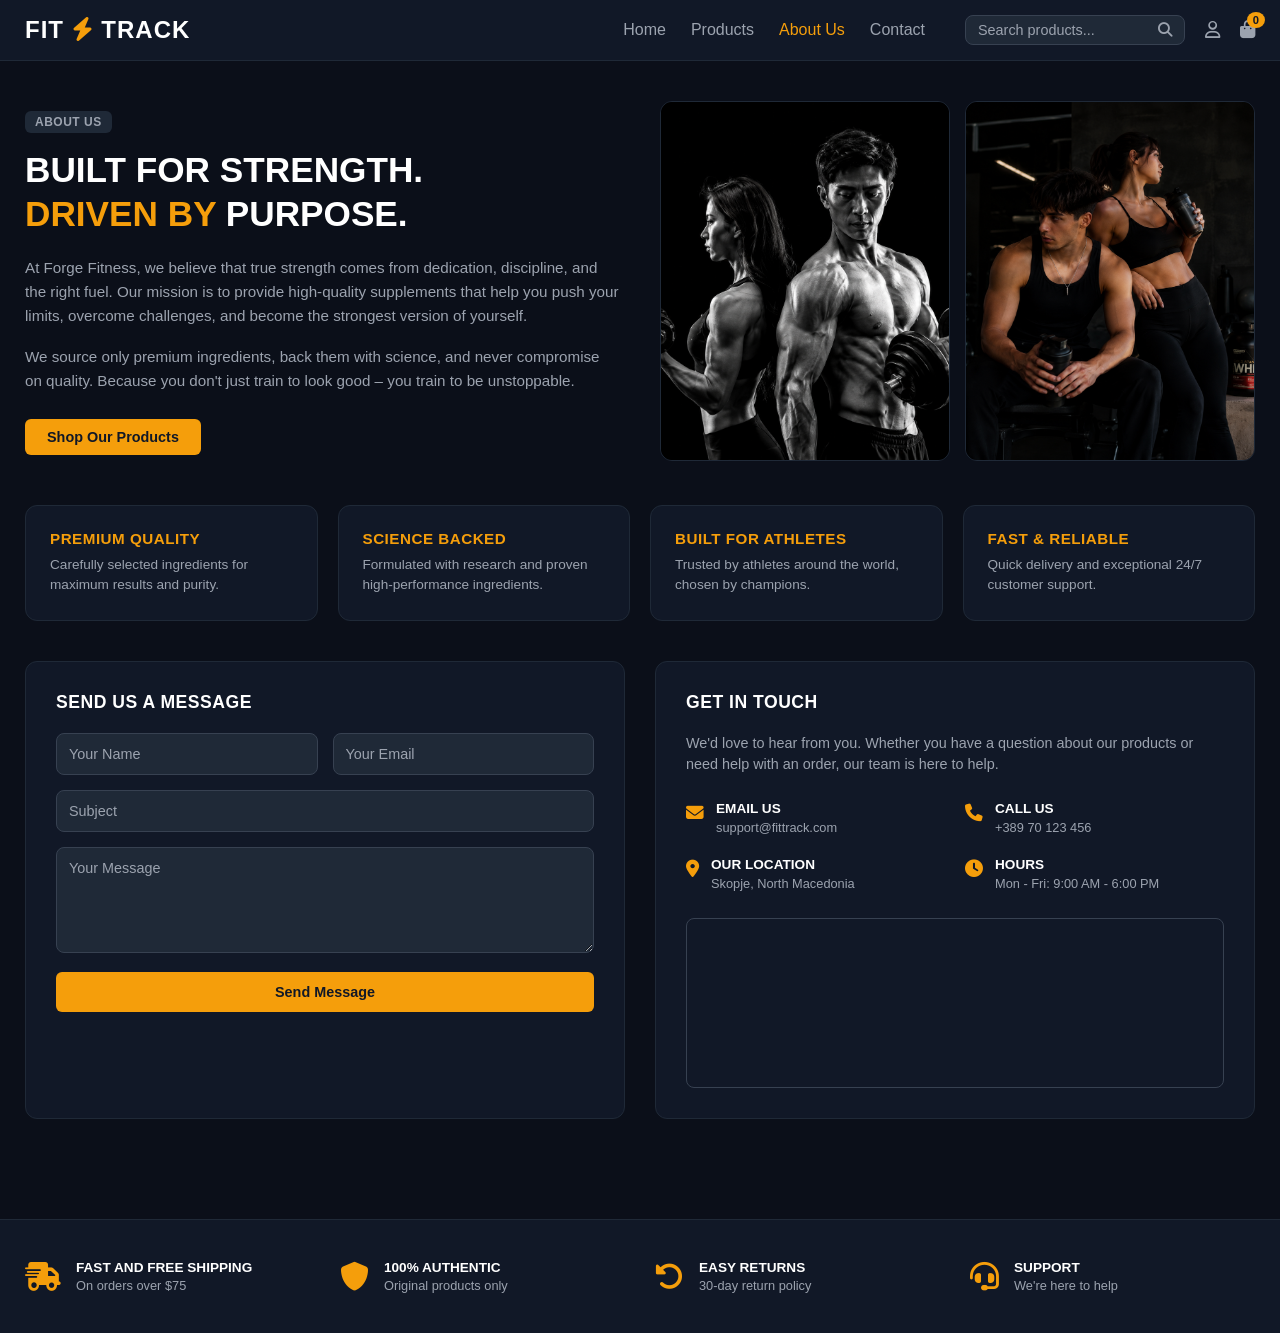
==== commit eb60981a: "super_new" ====
--- a/about.html
+++ b/about.html
@@ -1,189 +1,382 @@
-<!DOCTYPE html>
-<html lang="en">
-<head>
-    <meta charset="UTF-8">
-    <title>Fit Track - About Us</title>
-    <meta name="viewport" content="width=device-width, initial-scale=1.0">
-    <link rel="stylesheet" href="https://cdnjs.cloudflare.com/ajax/libs/font-awesome/6.5.1/css/all.min.css">
-    <link rel="stylesheet" href="about.css">
-</head>
-<body>
-
-<header id="header">
-    <div class="header-container">
-        <a href="index.html" class="logo">FIT <span class="logo-flash"><i class="fa-solid fa-bolt"></i></span> TRACK</a>
-
-        <div class="header-navigation-block">
-            <nav>
-                <ul>
-                    <li><a href="index.html">Home</a></li>
-                    <li class="dropdown">
-                        <a href="products.html">Products <i class="fa-solid fa-chevron-down"></i></a>
-                        <ul class="dropdown-menu">
-                            <li><a href="equipment.html">Equipment</a></li>
-                            <li><a href="supplements.html">Supplements</a></li>
-                        </ul>
-                    </li>
-                    <li><a href="about.html" class="active">About Us</a></li>
-                    <li><a href="contact.html">Contact</a></li>
-                </ul>
-            </nav>
-
-            <div class="header-right">
-                <div class="search-box">
-                    <input type="text" placeholder="Search products...">
-                    <button type="submit"><i class="fa-solid fa-magnifying-glass"></i></button>
-                </div>
-                <a href="login.html" class="icon-link"><i class="fa-regular fa-user"></i></a>
-                <a href="cart.html" class="icon-link"><i class="fa-solid fa-bag-shopping"></i></a>
-            </div>
-        </div>
-    </div>
-</header>
-
-<main id="body">
-
-    <section class="about-hero">
-        <div class="about-text-side">
-            <span class="sub-badge">ABOUT US</span>
-            <h1>BUILT FOR STRENGTH.<br><span class="highlight">DRIVEN BY</span> PURPOSE.</h1>
-            <p>At Forge Fitness, we believe that true strength comes from dedication, discipline, and the right fuel. Our mission is to provide high-quality supplements that help you push your limits, overcome challenges, and become the strongest version of yourself.</p>
-            <p>We source only premium ingredients, back them with science, and never compromise on quality. Because you don't just train to look good – you train to be unstoppable.</p>
-            <a href="products.html" class="cta-btn">SHOP OUR PRODUCTS</a>
-        </div>
-        <div class="about-image-side">
-            <div class="img-box"><img src="images/about-man-workout.png" alt="Athlete training"></div>
-            <div class="img-box"><img src="images/about-couple-gym.png" alt="Couple in gym"></div>
-        </div>
-    </section>
-
-    <section class="values-strip">
-        <div class="value-item">
-            <h4>PREMIUM QUALITY</h4>
-            <p>Carefully selected ingredients for maximum results.</p>
-        </div>
-        <div class="value-item">
-            <h4>SCIENCE BACKED</h4>
-            <p>Formulated with research and proven ingredients.</p>
-        </div>
-        <div class="value-item">
-            <h4>BUILT FOR ATHLETES</h4>
-            <p>Trusted by athletes, chosen by champions.</p>
-        </div>
-        <div class="value-item">
-            <h4>FAST & RELIABLE</h4>
-            <p>Quick delivery and exceptional customer service.</p>
-        </div>
-    </section>
-
-    <section id="contact-section" class="contact-container">
-
-        <div class="contact-box message-box">
-            <h3>SEND US A MESSAGE</h3>
-            <form action="#" method="POST">
-                <div class="form-row">
-                    <input type="text" placeholder="Your Name" required>
-                    <input type="email" placeholder="Your Email" required>
-                </div>
-                <input type="text" placeholder="Subject" required>
-                <textarea placeholder="Your Message" rows="5" required></textarea>
-                <button type="submit" class="send-btn">SEND MESSAGE</button>
-            </form>
-        </div>
-
-        <div class="contact-box info-box">
-            <h3>GET IN TOUCH</h3>
-            <p class="intro-p">We'd love to hear from you. Whether you have a question about our products or need help with an order, our team is here to help. We'll get back to you as soon as possible.</p>
-
-            <div class="info-grid">
-                <div class="info-block">
-                    <i class="fa-solid fa-envelope"></i>
-                    <div>
-                        <h5>EMAIL US</h5>
-                        <p>support@forgefitness.com</p>
-                    </div>
-                </div>
-                <div class="info-block">
-                    <i class="fa-solid fa-phone"></i>
-                    <div>
-                        <h5>CALL US</h5>
-                        <p>+389 70 123 456</p>
-                    </div>
-                </div>
-                <div class="info-block">
-                    <i class="fa-solid fa-location-dot"></i>
-                    <div>
-                        <h5>OUR LOCATION</h5>
-                        <p>Skopje, North Macedonia</p>
-                    </div>
-                </div>
-                <div class="info-block">
-                    <i class="fa-solid fa-clock"></i>
-                    <div>
-                        <h5>HOURS</h5>
-                        <p>Monday - Friday: 9:00 AM - 6:00 PM<br>Saturday: 10:00 AM - 2:00 PM<br>Sunday: Closed</p>
-                    </div>
-                </div>
-            </div>
-
-            <div class="map-placeholder">
-                <iframe src="https://www.google.com/maps/embed?pb=!1m18!1m12!1m3!1d94863.91185565578!2d21.353381615967073!3d41.99911902888265!2m3!1f0!2f0!3f0!3m2!1i1024!2i768!4f13.1!3m3!1m2!1s0x135415a58c63cb09%3A0x2f6cf9bc23fe71!2sSkopje!5e0!3m2!1sen!2smk!4v1710000000000!5m2!1sen!2smk" width="100%" height="100%" style="border:0;" allowfullscreen="" loading="lazy"></iframe>
-            </div>
-        </div>
-
-    </section>
-</main>
-
-<footer>
-    <div class="footer-top">
-        <div class="footer-item">
-            <i class="fa-solid fa-truck-fast"></i>
-            <div>
-                <h4>FAST AND FREE SHIPPING</h4>
-                <p>On orders over $75</p>
-            </div>
-        </div>
-        <div class="footer-item">
-            <i class="fa-solid fa-shield"></i>
-            <div>
-                <h4>100% AUTHENTIC</h4>
-                <p>Original products only</p>
-            </div>
-        </div>
-        <div class="footer-item">
-            <i class="fa-solid fa-rotate-left"></i>
-            <div>
-                <h4>EASY RETURNS</h4>
-                <p>30-day return policy</p>
-            </div>
-        </div>
-        <div class="footer-item">
-            <i class="fa-solid fa-headset"></i>
-            <div>
-                <h4>SUPPORT</h4>
-                <p>We're here to help</p>
-            </div>
-        </div>
-    </div>
-
-    <hr class="footer-divider">
-
-    <div class="footer-bottom">
-        <div class="copyright">
-            &copy; 2026 Forge Fitness. All rights reserved
-        </div>
-        <div class="footer-links">
-            <a href="#">Privacy Policy</a> |
-            <a href="#">Terms & Conditions</a> |
-            <a href="#">Refund Policy</a>
-        </div>
-        <div class="footer-socials">
-            <a href="#"><i class="fa-brands fa-instagram"></i></a>
-            <a href="#"><i class="fa-brands fa-facebook"></i></a>
-            <a href="#"><i class="fa-brands fa-youtube"></i></a>
-        </div>
-    </div>
-</footer>
-
-</body>
+<!DOCTYPE html>
+<html lang="en">
+<head>
+    <meta charset="UTF-8">
+    <title>Fit Track - About Us</title>
+    <meta name="viewport" content="width=device-width, initial-scale=1.0">
+    <link rel="stylesheet" href="https://cdnjs.cloudflare.com/ajax/libs/font-awesome/6.5.1/css/all.min.css">
+    <link rel="stylesheet" href="about.css">
+</head>
+<body>
+
+<header id="header">
+    <div class="header-container">
+        <a href="index.html" class="logo">FIT <span class="logo-flash"><i class="fa-solid fa-bolt"></i></span> TRACK</a>
+
+        <div class="header-navigation-block">
+            <nav>
+                <ul>
+                    <li><a href="index.html">Home</a></li>
+                    <li><a href="products.html">Products</a></li>
+                    <li><a href="about.html" class="active">About Us</a></li>
+                    <li><a href="contact.html">Contact</a></li>
+                </ul>
+            </nav>
+
+            <div class="header-right">
+                <div class="search-box">
+                    <input type="text" placeholder="Search products...">
+                    <button type="submit"><i class="fa-solid fa-magnifying-glass"></i></button>
+                </div>
+                <a href="login.html" class="icon-link"><i class="fa-regular fa-user"></i></a>
+
+                <!-- Sliding Cart Button Trigger -->
+                <button id="cart-toggle-btn" class="icon-link" type="button">
+                    <i class="fa-solid fa-bag-shopping"></i>
+                    <span id="cart-count">0</span>
+                </button>
+            </div>
+        </div>
+    </div>
+</header>
+
+<main id="body">
+
+    <section class="about-hero">
+        <div class="about-text-side">
+            <span class="badge-pill">ABOUT US</span>
+            <h1>BUILT FOR STRENGTH.<br><span class="highlight">DRIVEN BY</span> PURPOSE.</h1>
+            <p>At Forge Fitness, we believe that true strength comes from dedication, discipline, and the right fuel. Our mission is to provide high-quality supplements that help you push your limits, overcome challenges, and become the strongest version of yourself.</p>
+            <p>We source only premium ingredients, back them with science, and never compromise on quality. Because you don't just train to look good – you train to be unstoppable.</p>
+            <a href="products.html" class="cta-btn">Shop Our Products</a>
+        </div>
+        <div class="about-image-side">
+            <div class="img-box"><img src="images/about-man-workout.png" alt="Athlete training"></div>
+            <div class="img-box"><img src="images/about-couple-gym.png" alt="Couple in gym"></div>
+        </div>
+    </section>
+
+    <section class="values-strip">
+        <div class="value-card">
+            <h4>PREMIUM QUALITY</h4>
+            <p>Carefully selected ingredients for maximum results and purity.</p>
+        </div>
+        <div class="value-card">
+            <h4>SCIENCE BACKED</h4>
+            <p>Formulated with research and proven high-performance ingredients.</p>
+        </div>
+        <div class="value-card">
+            <h4>BUILT FOR ATHLETES</h4>
+            <p>Trusted by athletes around the world, chosen by champions.</p>
+        </div>
+        <div class="value-card">
+            <h4>FAST & RELIABLE</h4>
+            <p>Quick delivery and exceptional 24/7 customer support.</p>
+        </div>
+    </section>
+
+    <section id="contact-section" class="contact-container">
+
+        <div class="contact-card message-box">
+            <h3>SEND US A MESSAGE</h3>
+            <form action="#" method="POST">
+                <div class="form-row">
+                    <input type="text" placeholder="Your Name" required>
+                    <input type="email" placeholder="Your Email" required>
+                </div>
+                <input type="text" placeholder="Subject" required>
+                <textarea placeholder="Your Message" rows="5" required></textarea>
+                <button type="submit" class="send-btn">Send Message</button>
+            </form>
+        </div>
+
+        <div class="contact-card info-box">
+            <h3>GET IN TOUCH</h3>
+            <p class="intro-p">We'd love to hear from you. Whether you have a question about our products or need help with an order, our team is here to help.</p>
+
+            <div class="info-grid">
+                <div class="info-block">
+                    <i class="fa-solid fa-envelope"></i>
+                    <div>
+                        <h5>EMAIL US</h5>
+                        <p>support@fittrack.com</p>
+                    </div>
+                </div>
+                <div class="info-block">
+                    <i class="fa-solid fa-phone"></i>
+                    <div>
+                        <h5>CALL US</h5>
+                        <p>+389 70 123 456</p>
+                    </div>
+                </div>
+                <div class="info-block">
+                    <i class="fa-solid fa-location-dot"></i>
+                    <div>
+                        <h5>OUR LOCATION</h5>
+                        <p>Skopje, North Macedonia</p>
+                    </div>
+                </div>
+                <div class="info-block">
+                    <i class="fa-solid fa-clock"></i>
+                    <div>
+                        <h5>HOURS</h5>
+                        <p>Mon - Fri: 9:00 AM - 6:00 PM</p>
+                    </div>
+                </div>
+            </div>
+
+            <div class="map-placeholder">
+                <iframe src="https://www.google.com/maps/embed?pb=!1m18!1m12!1m3!1d94863.91185565578!2d21.353381615967073!3d41.99911902888265!2m3!1f0!2f0!3f0!3m2!1i1024!2i768!4f13.1!3m3!1m2!1s0x135415a58c63cb09%3A0x2f6cf9bc23fe71!2sSkopje!5e0!3m2!1sen!2smk!4v1710000000000!5m2!1sen!2smk" width="100%" height="100%" style="border:0;" allowfullscreen="" loading="lazy"></iframe>
+            </div>
+        </div>
+
+    </section>
+</main>
+
+<!-- Sliding Cart Drawer Modal -->
+<div id="cart-modal" class="cart-modal">
+    <div class="cart-content">
+        <div class="cart-header">
+            <h2>Your Shopping Cart</h2>
+            <button id="close-cart" class="close-cart-btn">&times;</button>
+        </div>
+        <div id="cart-items-container" class="cart-items-container">
+            <p class="empty-cart-msg">Your cart is currently empty.</p>
+        </div>
+        <div class="cart-footer">
+            <div class="cart-total-row">
+                <span>Total:</span>
+                <span id="cart-total-price">$0.00</span>
+            </div>
+            <a href="cart.html" class="checkout-btn">Proceed to Checkout</a>
+        </div>
+    </div>
+</div>
+
+<footer>
+    <div class="footer-item">
+        <i class="fa-solid fa-truck-fast"></i>
+        <div>
+            <h4>FAST AND FREE SHIPPING</h4>
+            <p>On orders over $75</p>
+        </div>
+    </div>
+
+    <div class="footer-item">
+        <i class="fa-solid fa-shield"></i>
+        <div>
+            <h4>100% AUTHENTIC</h4>
+            <p>Original products only</p>
+        </div>
+    </div>
+
+    <div class="footer-item">
+        <i class="fa-solid fa-rotate-left"></i>
+        <div>
+            <h4>EASY RETURNS</h4>
+            <p>30-day return policy</p>
+        </div>
+    </div>
+
+    <div class="footer-item">
+        <i class="fa-solid fa-headset"></i>
+        <div>
+            <h4>SUPPORT</h4>
+            <p>We're here to help</p>
+        </div>
+    </div>
+</footer>
+
+<script>
+    document.addEventListener('DOMContentLoaded', () => {
+        const searchInput = document.getElementById('search-input');
+        const priceRange = document.getElementById('price-range');
+        const priceMaximum = document.getElementById('price-maximum');
+        const clearBtn = document.getElementById('clear-filters');
+        const categoryLinks = document.querySelectorAll('.category-link');
+        const brandCheckboxes = document.querySelectorAll('input[name="brand"]');
+        const flavourCheckboxes = document.querySelectorAll('input[name="flavour"]');
+        const productCards = document.querySelectorAll('.product-card');
+        const noResultsMsg = document.getElementById('no-results');
+
+        // Cart Elements
+        const cartToggleBtn = document.getElementById('cart-toggle-btn');
+        const cartModal = document.getElementById('cart-modal');
+        const closeCartBtn = document.getElementById('close-cart');
+        const cartItemsContainer = document.getElementById('cart-items-container');
+        const cartCountSpan = document.getElementById('cart-count');
+        const cartTotalPriceSpan = document.getElementById('cart-total-price');
+        const addToCartButtons = document.querySelectorAll('.add-to-cart-btn');
+
+        // Load cart from localStorage if it exists
+        let cart = JSON.parse(localStorage.getItem('fitTrackCart')) || [];
+        let currentCategory = 'all';
+
+        // Initial UI sync for cart badge
+        updateCartUI();
+
+        function filterProducts() {
+            if (!searchInput) return;
+            const searchTerm = searchInput.value.toLowerCase().trim();
+            const maxPrice = parseFloat(priceRange.value);
+
+            const selectedBrands = Array.from(brandCheckboxes).filter(cb => cb.checked).map(cb => cb.value);
+            const selectedFlavours = Array.from(flavourCheckboxes).filter(cb => cb.checked).map(cb => cb.value);
+
+            let visibleCount = 0;
+
+            productCards.forEach(card => {
+                const category = card.getAttribute('data-category');
+                const brand = card.getAttribute('data-brand');
+                const flavour = card.getAttribute('data-flavour');
+                const price = parseFloat(card.getAttribute('data-price'));
+                const titleElement = card.querySelector('h4') || card.querySelector('h3');
+                const titleText = titleElement ? titleElement.textContent.toLowerCase() : '';
+
+                const matchesCategory = (currentCategory === 'all' || category === currentCategory);
+                const matchesSearch = (searchTerm === '' || titleText.includes(searchTerm));
+                const matchesPrice = (price <= maxPrice);
+                const matchesBrand = (selectedBrands.length === 0 || selectedBrands.includes(brand));
+                const matchesFlavour = (selectedFlavours.length === 0 || selectedFlavours.includes(flavour));
+
+                if (matchesCategory && matchesSearch && matchesPrice && matchesBrand && matchesFlavour) {
+                    card.style.display = 'flex';
+                    visibleCount++;
+                } else {
+                    card.style.display = 'none';
+                }
+            });
+
+            if (noResultsMsg) {
+                noResultsMsg.style.display = (visibleCount === 0) ? 'block' : 'none';
+            }
+        }
+
+        if (searchInput) searchInput.addEventListener('input', filterProducts);
+        if (priceRange) {
+            priceRange.addEventListener('input', (e) => {
+                priceMaximum.textContent = '\$' + e.target.value;
+                filterProducts();
+            });
+        }
+
+        categoryLinks.forEach(link => {
+            link.addEventListener('click', (e) => {
+                e.preventDefault();
+                categoryLinks.forEach(l => l.parentElement.classList.remove('selected'));
+                link.parentElement.classList.add('selected');
+                currentCategory = link.getAttribute('data-category');
+                filterProducts();
+            });
+        });
+
+        brandCheckboxes.forEach(cb => cb.addEventListener('change', filterProducts));
+        flavourCheckboxes.forEach(cb => cb.addEventListener('change', filterProducts));
+
+        if (clearBtn) {
+            clearBtn.addEventListener('click', () => {
+                searchInput.value = '';
+                priceRange.value = 150;
+                priceMaximum.textContent = '\$150';
+                brandCheckboxes.forEach(cb => cb.checked = false);
+                flavourCheckboxes.forEach(cb => cb.checked = false);
+                currentCategory = 'all';
+                categoryLinks.forEach(l => l.parentElement.classList.remove('selected'));
+                const allCat = document.querySelector('.category-link[data-category="all"]');
+                if (allCat) allCat.parentElement.classList.add('selected');
+                filterProducts();
+            });
+        }
+
+        // Cart Functionality & LocalStorage Sync
+        function updateCartUI() {
+            if (!cartCountSpan) return;
+
+            cartCountSpan.textContent = cart.reduce((acc, item) => acc + item.quantity, 0);
+
+            // Save to localStorage so cart.html (checkout) can read it
+            localStorage.setItem('fitTrackCart', JSON.stringify(cart));
+
+            if (cart.length === 0) {
+                cartItemsContainer.innerHTML = '<p class="empty-cart-msg">Your cart is currently empty.</p>';
+                cartTotalPriceSpan.textContent = '\$0.00';
+                return;
+            }
+
+            let html = '';
+            let total = 0;
+
+            cart.forEach((item, index) => {
+                const itemTotal = item.price * item.quantity;
+                total += itemTotal;
+                html += `
+                <div class="cart-item" style="display: flex; justify-content: space-between; align-items: center; margin-bottom: 12px; border-bottom: 1px solid #1f2937; padding-bottom: 10px;">
+                    <div class="cart-item-info">
+                        <h4 style="font-size: 0.85rem; color: #fff; margin-bottom: 3px;">${item.name}</h4>
+                        <p style="font-size: 0.75rem; color: #9ca3af;">$${item.price.toFixed(2)} x ${item.quantity}</p>
+                    </div>
+                    <div class="cart-item-actions" style="display: flex; align-items: center; gap: 8px;">
+                        <button onclick="changeQty(${index}, -1)" style="background: #1f2937; color: #fff; border: none; padding: 2px 8px; border-radius: 4px; cursor: pointer;">-</button>
+                        <span style="font-size: 0.85rem;">${item.quantity}</span>
+                        <button onclick="changeQty(${index}, 1)" style="background: #1f2937; color: #fff; border: none; padding: 2px 8px; border-radius: 4px; cursor: pointer;">+</button>
+                        <button class="remove-btn" onclick="removeItem(${index})" style="background: transparent; color: #ef4444; border: none; cursor: pointer;"><i class="fa-solid fa-trash"></i></button>
+                    </div>
+                </div>
+            `;
+            });
+
+            cartItemsContainer.innerHTML = html;
+            cartTotalPriceSpan.textContent = '\$' + total.toFixed(2);
+        }
+
+        window.changeQty = function(index, delta) {
+            cart[index].quantity += delta;
+            if (cart[index].quantity <= 0) {
+                cart.splice(index, 1);
+            }
+            updateCartUI();
+        }
+
+        window.removeItem = function(index) {
+            cart.splice(index, 1);
+            updateCartUI();
+        }
+
+        addToCartButtons.forEach(btn => {
+            btn.addEventListener('click', () => {
+                const name = btn.getAttribute('data-name');
+                const price = parseFloat(btn.getAttribute('data-price'));
+                const img = btn.getAttribute('data-img') || 'images/standard.png';
+
+                const existing = cart.find(item => item.name === name);
+                if (existing) {
+                    existing.quantity++;
+                } else {
+                    cart.push({ name, price, quantity: 1, img });
+                }
+                updateCartUI();
+                if (cartModal) cartModal.style.display = 'flex';
+            });
+        });
+
+        if (cartToggleBtn && cartModal && closeCartBtn) {
+            cartToggleBtn.addEventListener('click', (e) => {
+                e.preventDefault();
+                cartModal.style.display = 'flex';
+            });
+
+            closeCartBtn.addEventListener('click', () => {
+                cartModal.style.display = 'none';
+            });
+
+            window.addEventListener('click', (e) => {
+                if (e.target === cartModal) {
+                    cartModal.style.display = 'none';
+                }
+            });
+        }
+    });
+</script>
+
+</body>
 </html>
--- a/about.css
+++ b/about.css
@@ -1,424 +1,490 @@
-body {
-    margin: 0;
-    padding: 0;
-    min-height: 100vh;
-    background-color: #212427;
-    color: #ffffff;
-    font-family: Arial, Helvetica, sans-serif;
-    display: flex;
-    flex-direction: column;
-}
-
-#body {
-    flex: 1;
-}
-
-.header-container {
-    display: flex;
-    justify-content: space-between;
-    align-items: center;
-    padding: 15px 55px;
-    background-color: #000000;
-}
-
-#header .logo {
-    font-family: 'Impact', 'Arial Black', sans-serif;
-    font-weight: 900;
-    text-transform: uppercase;
-    font-size: 26px;
-    letter-spacing: 1px;
-    text-decoration: none;
-    color: white;
-}
-
-.logo-flash {
-    color: #ff8c2b;
-    margin: 0 2px;
-}
-
-.header-navigation-block {
-    display: flex;
-    align-items: center;
-    gap: 40px;
-}
-
-#header nav > ul {
-    display: flex;
-    align-items: center;
-    gap: 35px;
-    font-size: 18px;
-    font-family: Arial, Helvetica, sans-serif;
-    margin: 0;
-    padding: 0;
-}
-
-#header li {
-    list-style: none;
-}
-
-#header li.dropdown {
-    position: relative;
-}
-
-#header li.dropdown i {
-    font-size: 12px;
-    margin-left: 5px;
-}
-
-#header .dropdown-menu {
-    display: none;
-    position: absolute;
-    top: 100%;
-    left: 0;
-    background-color: #111111;
-    min-width: 160px;
-    box-shadow: 0px 8px 16px rgba(0,0,0,0.5);
-    padding: 10px 0;
-    margin: 0;
-    z-index: 1000;
-}
-
-#header .dropdown-menu li {
-    width: 100%;
-}
-
-#header .dropdown-menu a {
-    display: block;
-    padding: 10px 20px;
-    font-size: 16px;
-    white-space: nowrap;
-}
-
-#header li.dropdown:hover .dropdown-menu {
-    display: block;
-}
-
-#header a {
-    text-decoration: none;
-}
-
-#header a:link, #header a:visited {
-    color: white;
-}
-
-#header a:hover, #header a:active {
-    color: #ff8c2b;
-}
-
-#header .dropdown-menu a:hover {
-    background-color: #222222;
-    color: #ff8c2b;
-}
-
-.header-right {
-    display: flex;
-    align-items: center;
-    gap: 20px;
-}
-
-.search-box {
-    display: flex;
-    align-items: center;
-    background-color: #222222;
-    border: 1px solid #444444;
-    border-radius: 4px;
-    overflow: hidden;
-    height: 36px;
-}
-
-.search-box input {
-    background: none;
-    border: none;
-    padding: 0 12px;
-    color: white;
-    font-size: 14px;
-    outline: none;
-    width: 180px;
-    font-family: Arial, sans-serif;
-}
-
-.search-box input::placeholder {
-    color: #888888;
-}
-
-.search-box button {
-    background: none;
-    border: none;
-    color: #ff8c2b;
-    padding: 0 12px;
-    cursor: pointer;
-    font-size: 14px;
-    transition: color 0.2s ease;
-}
-
-.search-box button:hover {
-    color: orangered;
-}
-
-.header-right .icon-link {
-    color: white;
-    font-size: 20px;
-    display: flex;
-    align-items: center;
-    transition: color 0.2s ease;
-}
-
-.header-right .icon-link:hover {
-    color: #ff8c2b;
-}
-.about-hero {
-    display: flex;
-    padding: 60px 55px;
-    gap: 50px;
-    align-items: center;
-    background-color: #2a2d30;
-}
-
-.about-text-side {
-    flex: 1;
-}
-
-.sub-badge {
-    color: #ff8c2b;
-    font-size: 12px;
-    font-weight: bold;
-    letter-spacing: 1px;
-}
-
-.about-text-side h1 {
-    font-family: 'Impact', sans-serif;
-    font-size: 40px;
-    letter-spacing: 1px;
-    line-height: 1.2;
-    margin: 10px 0 20px;
-}
-
-.about-text-side .highlight {
-    border-bottom: 3px solid #ff8c2b;
-}
-
-.about-text-side p {
-    color: #b0b3b6;
-    line-height: 1.6;
-    font-size: 15px;
-    margin-bottom: 20px;
-}
-
-.cta-btn {
-    display: inline-block;
-    background-color: #ff8c2b;
-    color: white;
-    text-decoration: none;
-    padding: 12px 24px;
-    font-weight: bold;
-    font-size: 14px;
-    border-radius: 4px;
-    transition: background 0.2s;
-}
-
-.cta-btn:hover { background-color: #e0761b; }
-
-.about-image-side {
-    flex: 1;
-    display: flex;
-    gap: 20px;
-}
-
-.about-image-side .img-box {
-    flex: 1;
-    height: 320px;
-    background-color: #111;
-    overflow: hidden;
-    border-radius: 4px;
-}
-
-.about-image-side img {
-    width: 100%;
-    height: 100%;
-    object-fit: cover;
-    filter: grayscale(30%);
-}
-
-.values-strip {
-    display: grid;
-    grid-template-columns: repeat(auto-fit, minmax(220px, 1fr));
-    background-color: #1e2022;
-    padding: 30px 55px;
-    border-top: 1px solid #333;
-    border-bottom: 1px solid #333;
-}
-
-.value-item h4 {
-    font-size: 14px;
-    margin: 0 0 8px 0;
-    letter-spacing: 0.5px;
-}
-
-.value-item p {
-    color: #9a9da0;
-    font-size: 13px;
-    margin: 0;
-    line-height: 1.4;
-}
-
-.contact-container {
-    display: flex;
-    padding: 60px 55px;
-    gap: 40px;
-    align-items: stretch;
-}
-
-.contact-box {
-    background-color: rgba(0, 0, 0, 0.2);
-    border: 1px solid #444;
-    padding: 35px;
-    border-radius: 6px;
-}
-
-.message-box {
-    flex: 4;
-}
-
-.info-box {
-    flex: 6;
-}
-
-.contact-box h3 {
-    font-family: 'Impact', sans-serif;
-    font-size: 20px;
-    letter-spacing: 1px;
-    margin-top: 0;
-    margin-bottom: 20px;
-    color: #ff8c2b;
-}
-
-.form-row {
-    display: flex;
-    gap: 15px;
-    margin-bottom: 15px;
-}
-
-.message-box input, .message-box textarea {
-    width: 100%;
-    box-sizing: border-box;
-    background-color: #2b2e31;
-    border: 1px solid #555;
-    padding: 12px;
-    color: white;
-    border-radius: 4px;
-    margin-bottom: 15px;
-    outline: none;
-}
-
-.message-box input:focus, .message-box textarea:focus {
-    border-color: #ff8c2b;
-}
-
-.send-btn {
-    background-color: #ff8c2b;
-    color: white;
-    border: none;
-    padding: 12px 24px;
-    font-weight: bold;
-    border-radius: 4px;
-    cursor: pointer;
-}
-
-.intro-p {
-    color: #b0b3b6;
-    font-size: 14px;
-    line-height: 1.5;
-    margin-bottom: 25px;
-}
-
-.info-grid {
-    display: grid;
-    grid-template-columns: 1fr 1fr;
-    gap: 25px;
-    margin-bottom: 30px;
-}
-
-.info-block {
-    display: flex;
-    gap: 15px;
-    align-items: flex-start;
-}
-
-.info-block i {
-    color: #ff8c2b;
-    font-size: 20px;
-    margin-top: 3px;
-}
-
-.info-block h5 {
-    margin: 0 0 5px 0;
-    font-size: 13px;
-    color: #fff;
-}
-
-.info-block p {
-    margin: 0;
-    font-size: 13px;
-    color: #b0b3b6;
-    line-height: 1.4;
-}
-
-.map-placeholder {
-    height: 180px;
-    border: 1px solid #555;
-    border-radius: 4px;
-    overflow: hidden;
-}
-
-footer {
-    background-color: #0b0c0d;
-    padding: 40px 55px 20px;
-    margin-top: auto;
-}
-
-.footer-top {
-    display: flex;
-    justify-content: space-between;
-    flex-wrap: wrap;
-    gap: 20px;
-}
-
-.footer-item { display: flex; align-items: center; gap: 15px; }
-.footer-item i { color: #ff8c2b; font-size: 24px; }
-.footer-item h4 { font-size: 13px; margin: 0 0 4px; }
-.footer-item p { color: #8c8c8c; font-size: 12px; margin: 0; }
-
-.footer-divider {
-    border: 0;
-    border-top: 1px solid #222;
-    margin: 30px 0 20px;
-}
-
-.footer-bottom {
-    display: flex;
-    justify-content: space-between;
-    align-items: center;
-    font-size: 12px;
-    color: #666;
-}
-
-.footer-links a {
-    color: #666;
-    text-decoration: none;
-    margin: 0 5px;
-}
-
-.footer-links a:hover { color: #ff8c2b; }
-
-.footer-socials {
-    display: flex;
-    gap: 15px;
-}
-
-.footer-socials a {
-    color: white;
-    font-size: 16px;
-    transition: color 0.2s;
-}
-
-.footer-socials a:hover { color: #ff8c2b; }+/* Base Reset & Colors matching the screenshot */
+* {
+    box-sizing: border-box;
+    margin: 0;
+    padding: 0;
+    font-family: 'Segoe UI', Tahoma, Geneva, Verdana, sans-serif;
+}
+
+body {
+    background-color: #0b0f19;
+    color: #e2e8f0;
+    min-height: 100vh;
+    display: flex;
+    flex-direction: column;
+}
+
+/* Header Styles */
+#header {
+    background-color: #111827;
+    border-bottom: 1px solid #1f2937;
+    position: sticky;
+    top: 0;
+    z-index: 100;
+}
+
+.header-container {
+    max-width: 1300px;
+    margin: 0 auto;
+    padding: 15px 25px;
+    display: flex;
+    align-items: center;
+    justify-content: space-between;
+}
+
+.logo {
+    font-size: 1.5rem;
+    font-weight: 800;
+    color: #ffffff;
+    text-decoration: none;
+    letter-spacing: 1px;
+}
+
+.logo-flash {
+    color: #f59e0b;
+}
+
+.header-navigation-block {
+    display: flex;
+    align-items: center;
+    gap: 40px;
+}
+
+nav ul {
+    list-style: none;
+    display: flex;
+    gap: 25px;
+}
+
+nav ul li a {
+    color: #9ca3af;
+    text-decoration: none;
+    font-weight: 500;
+    transition: color 0.2s;
+}
+
+nav ul li a:hover, nav ul li a.active {
+    color: #f59e0b;
+}
+
+.header-right {
+    display: flex;
+    align-items: center;
+    gap: 20px;
+}
+
+.search-box {
+    display: flex;
+    align-items: center;
+    background-color: #1f2937;
+    border-radius: 8px;
+    padding: 6px 12px;
+    border: 1px solid #374151;
+}
+
+.search-box input {
+    background: transparent;
+    border: none;
+    color: #ffffff;
+    outline: none;
+    font-size: 0.9rem;
+    width: 180px;
+}
+
+.search-box input::placeholder {
+    color: #9ca3af;
+}
+
+.search-box button {
+    background: transparent;
+    border: none;
+    color: #9ca3af;
+    cursor: pointer;
+    font-size: 0.9rem;
+}
+
+.icon-link {
+    color: #9ca3af;
+    font-size: 1.1rem;
+    text-decoration: none;
+    background: none;
+    border: none;
+    cursor: pointer;
+    position: relative;
+    transition: color 0.2s;
+}
+
+.icon-link:hover {
+    color: #ffffff;
+}
+
+#cart-count {
+    position: absolute;
+    top: -8px;
+    right: -10px;
+    background-color: #f59e0b;
+    color: #111827;
+    font-size: 0.7rem;
+    font-weight: 700;
+    padding: 2px 6px;
+    border-radius: 50%;
+}
+
+/* About Hero Section */
+.about-hero {
+    max-width: 1300px;
+    margin: 40px auto;
+    padding: 0 25px;
+    display: grid;
+    grid-template-columns: 1fr 1fr;
+    gap: 40px;
+    align-items: center;
+}
+
+.badge-pill {
+    display: inline-block;
+    background-color: #1f2937;
+    color: #9ca3af;
+    font-size: 0.75rem;
+    font-weight: 700;
+    padding: 4px 10px;
+    border-radius: 6px;
+    letter-spacing: 0.5px;
+    margin-bottom: 15px;
+}
+
+.about-text-side h1 {
+    font-size: 2.2rem;
+    font-weight: 800;
+    color: #ffffff;
+    line-height: 1.25;
+    margin-bottom: 20px;
+}
+
+.about-text-side h1 .highlight {
+    color: #f59e0b;
+}
+
+.about-text-side p {
+    color: #9ca3af;
+    line-height: 1.6;
+    margin-bottom: 16px;
+    font-size: 0.95rem;
+}
+
+.cta-btn {
+    display: inline-flex;
+    align-items: center;
+    background-color: #f59e0b;
+    color: #111827;
+    font-weight: 700;
+    padding: 10px 22px;
+    border-radius: 6px;
+    text-decoration: none;
+    margin-top: 10px;
+    font-size: 0.9rem;
+    transition: background 0.2s, transform 0.2s;
+}
+
+.cta-btn:hover {
+    background-color: #d97706;
+    transform: translateY(-2px);
+}
+
+.about-image-side {
+    display: grid;
+    grid-template-columns: 1fr 1fr;
+    gap: 15px;
+}
+
+.img-box img {
+    width: 100%;
+    height: 360px;
+    object-fit: cover;
+    border-radius: 12px;
+    border: 1px solid #1f2937;
+}
+
+/* Values Strip */
+.values-strip {
+    max-width: 1300px;
+    margin: 40px auto;
+    padding: 0 25px;
+    display: grid;
+    grid-template-columns: repeat(auto-fit, minmax(240px, 1fr));
+    gap: 20px;
+}
+
+.value-card {
+    background-color: #111827;
+    border: 1px solid #1f2937;
+    border-radius: 12px;
+    padding: 24px;
+}
+
+.value-card h4 {
+    color: #f59e0b;
+    font-size: 0.95rem;
+    font-weight: 700;
+    margin-bottom: 8px;
+    letter-spacing: 0.5px;
+}
+
+.value-card p {
+    color: #9ca3af;
+    font-size: 0.85rem;
+    line-height: 1.5;
+}
+
+/* Contact & Info Grid */
+.contact-container {
+    max-width: 1300px;
+    margin: 40px auto 60px auto;
+    padding: 0 25px;
+    display: grid;
+    grid-template-columns: 1fr 1fr;
+    gap: 30px;
+}
+
+.contact-card {
+    background-color: #111827;
+    border: 1px solid #1f2937;
+    border-radius: 12px;
+    padding: 30px;
+}
+
+.contact-card h3 {
+    color: #ffffff;
+    font-size: 1.1rem;
+    font-weight: 700;
+    margin-bottom: 20px;
+    letter-spacing: 0.5px;
+}
+
+.form-row {
+    display: grid;
+    grid-template-columns: 1fr 1fr;
+    gap: 15px;
+}
+
+.message-box form input,
+.message-box form textarea {
+    width: 100%;
+    background-color: #1f2937;
+    border: 1px solid #374151;
+    color: #ffffff;
+    padding: 12px;
+    border-radius: 8px;
+    margin-bottom: 15px;
+    outline: none;
+    font-size: 0.9rem;
+}
+
+.message-box form input::placeholder,
+.message-box form textarea::placeholder {
+    color: #9ca3af;
+}
+
+.message-box form input:focus,
+.message-box form textarea:focus {
+    border-color: #f59e0b;
+}
+
+.send-btn {
+    width: 100%;
+    background-color: #f59e0b;
+    color: #111827;
+    border: none;
+    padding: 12px;
+    font-weight: 700;
+    font-size: 0.9rem;
+    border-radius: 6px;
+    cursor: pointer;
+    transition: background 0.2s;
+}
+
+.send-btn:hover {
+    background-color: #d97706;
+}
+
+.intro-p {
+    color: #9ca3af;
+    font-size: 0.9rem;
+    line-height: 1.5;
+    margin-bottom: 25px;
+}
+
+.info-grid {
+    display: grid;
+    grid-template-columns: 1fr 1fr;
+    gap: 20px;
+    margin-bottom: 25px;
+}
+
+.info-block {
+    display: flex;
+    align-items: flex-start;
+    gap: 12px;
+}
+
+.info-block i {
+    color: #f59e0b;
+    font-size: 1.1rem;
+    margin-top: 3px;
+}
+
+.info-block h5 {
+    color: #ffffff;
+    font-size: 0.85rem;
+    margin-bottom: 3px;
+}
+
+.info-block p {
+    color: #9ca3af;
+    font-size: 0.8rem;
+    line-height: 1.4;
+}
+
+.map-placeholder {
+    height: 170px;
+    border-radius: 8px;
+    overflow: hidden;
+    border: 1px solid #374151;
+}
+
+/* Cart Slide-Out Modal Drawer */
+.cart-modal {
+    display: none;
+    position: fixed;
+    top: 0;
+    left: 0;
+    width: 100vw;
+    height: 100vh;
+    background-color: rgba(0, 0, 0, 0.7);
+    z-index: 1000;
+    justify-content: flex-end;
+}
+
+.cart-content {
+    background-color: #111827;
+    width: 100%;
+    max-width: 400px;
+    height: 100%;
+    display: flex;
+    flex-direction: column;
+    border-left: 1px solid #1f2937;
+    padding: 25px;
+}
+
+.cart-header {
+    display: flex;
+    align-items: center;
+    justify-content: space-between;
+    border-bottom: 1px solid #1f2937;
+    padding-bottom: 15px;
+}
+
+.cart-header h2 {
+    font-size: 1.25rem;
+    color: #ffffff;
+}
+
+.close-cart-btn {
+    background: none;
+    border: none;
+    color: #9ca3af;
+    font-size: 1.8rem;
+    cursor: pointer;
+}
+
+.close-cart-btn:hover {
+    color: #ffffff;
+}
+
+.cart-items-container {
+    flex: 1;
+    overflow-y: auto;
+    padding: 20px 0;
+}
+
+.empty-cart-msg {
+    color: #9ca3af;
+    text-align: center;
+    margin-top: 40px;
+}
+
+.cart-footer {
+    border-top: 1px solid #1f2937;
+    padding-top: 20px;
+}
+
+.cart-total-row {
+    display: flex;
+    justify-content: space-between;
+    font-size: 1.1rem;
+    font-weight: 700;
+    color: #ffffff;
+    margin-bottom: 20px;
+}
+
+.checkout-btn {
+    width: 100%;
+    background-color: #f59e0b;
+    color: #111827;
+    border: none;
+    padding: 14px;
+    border-radius: 8px;
+    font-weight: 700;
+    font-size: 1rem;
+    text-decoration: none;
+    display: block;
+    text-align: center;
+    transition: background 0.2s;
+}
+
+.checkout-btn:hover {
+    background-color: #d97706;
+}
+
+/* Footer */
+footer {
+    background-color: #111827;
+    border-top: 1px solid #1f2937;
+    padding: 40px 25px;
+    display: grid;
+    grid-template-columns: repeat(auto-fit, minmax(220px, 1fr));
+    gap: 30px;
+    max-width: 1300px;
+    margin: 40px auto 0 auto;
+    width: 100%;
+}
+
+.footer-item {
+    display: flex;
+    align-items: center;
+    gap: 15px;
+}
+
+.footer-item i {
+    font-size: 1.8rem;
+    color: #f59e0b;
+}
+
+.footer-item h4 {
+    font-size: 0.85rem;
+    color: #ffffff;
+    font-weight: 700;
+    margin-bottom: 3px;
+}
+
+.footer-item p {
+    font-size: 0.8rem;
+    color: #9ca3af;
+}
+
+/* Responsive Layout */
+@media (max-width: 900px) {
+    .about-hero, .contact-container {
+        grid-template-columns: 1fr;
+    }
+}
